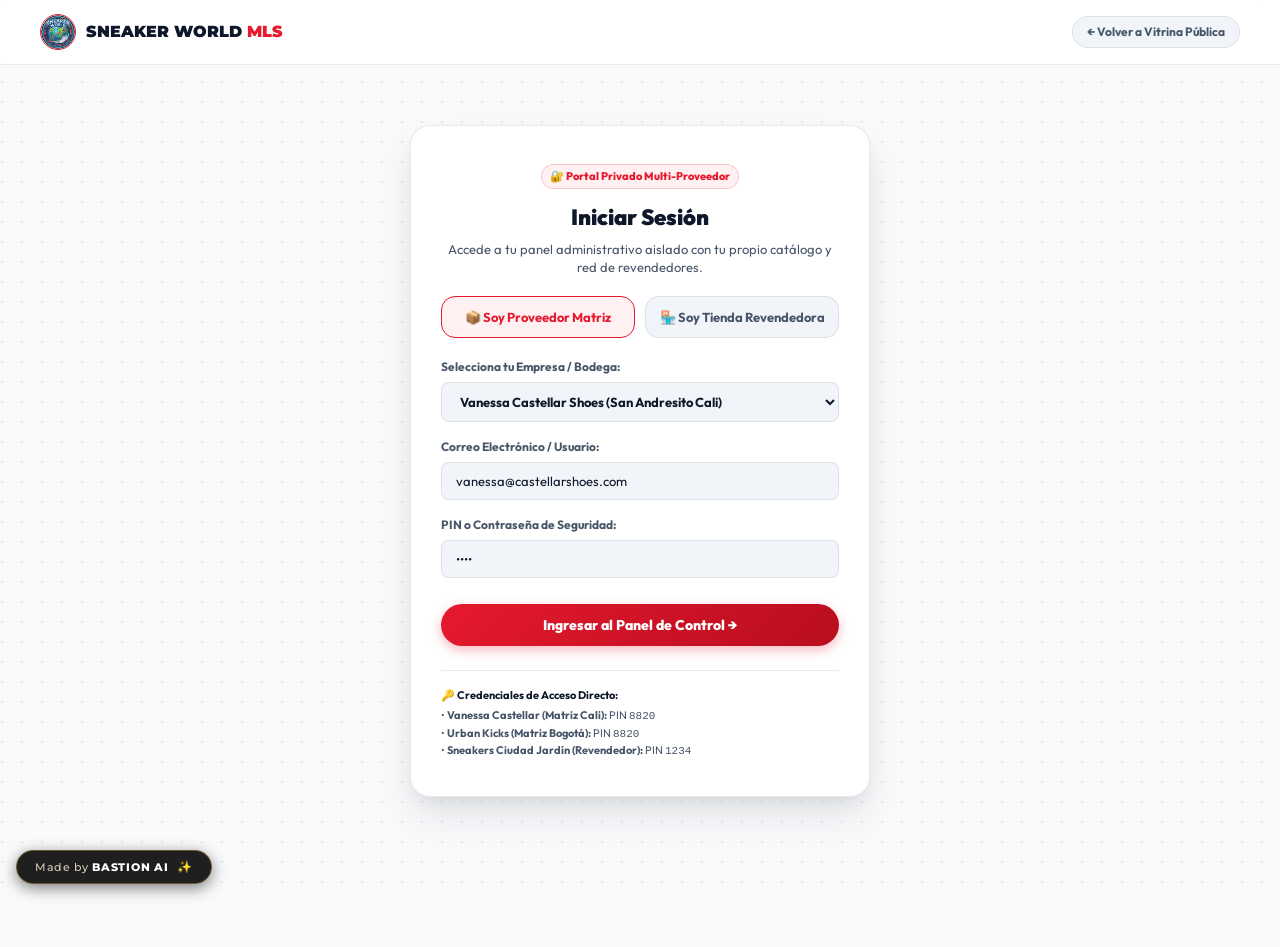
==== admin.html @ e3e9ecfd "feat: Multi-tenant supplier isolation + admin.html portal + URL parameter store routing" ====
<!DOCTYPE html>
<html lang="es">
<head>
  <meta charset="UTF-8">
  <meta name="viewport" content="width=device-width, initial-scale=1.0">
  <title>Portal Proveedores & Revendedores | SNEAKER WORLD MLS</title>
  <meta name="description" content="Portal administrativo multi-inquilino de bodegas matrices y tiendas revendedoras de SNEAKER WORLD MLS.">
  <link rel="icon" type="image/png" sizes="32x32" href="assets/images/favicon-32.png">
  <meta name="theme-color" content="#e6192e">

  <!-- Google Fonts -->
  <link rel="preconnect" href="https://fonts.googleapis.com">
  <link rel="preconnect" href="https://fonts.gstatic.com" crossorigin>
  <link href="https://fonts.googleapis.com/css2?family=Montserrat:wght@600;700;800;900&family=Outfit:wght@400;500;600;700;800&display=swap" rel="stylesheet">
  
  <link rel="stylesheet" href="css/style.css">
  <style>
    .login-container-card {
      max-width: 460px;
      margin: 60px auto;
      background: #ffffff;
      border: 1px solid var(--border-subtle);
      border-radius: var(--radius-lg);
      padding: 36px 30px;
      box-shadow: var(--shadow-card), 0 20px 40px rgba(15, 23, 42, 0.08);
      text-align: center;
    }
    .role-badge-choice {
      display: flex;
      gap: 10px;
      margin: 20px 0;
    }
    .role-choice-btn {
      flex: 1;
      padding: 12px 10px;
      background: var(--bg-surface-elevated);
      border: 1.5px solid var(--border-subtle);
      border-radius: var(--radius-md);
      cursor: pointer;
      font-family: var(--font-main);
      font-size: 13px;
      font-weight: 700;
      color: var(--text-secondary);
      transition: all 0.2s;
    }
    .role-choice-btn.active {
      background: var(--primary-red-light);
      border-color: var(--primary-red);
      color: var(--primary-red);
    }
    .tenant-badge {
      font-size: 11px;
      font-weight: 800;
      color: var(--primary-red);
      background: var(--primary-red-light);
      padding: 3px 8px;
      border-radius: var(--radius-full);
      border: 1px solid rgba(230, 25, 46, 0.2);
      display: inline-block;
      margin-bottom: 12px;
    }
  </style>
</head>
<body>

  <!-- Dot Pattern Background -->
  <svg aria-hidden="true" class="dot-pattern-overlay">
    <defs>
      <pattern id="dot-pattern-admin" width="20" height="20" patternUnits="userSpaceOnUse" patternContentUnits="userSpaceOnUse" x="0" y="0">
        <circle cx="2" cy="2" r="1.1" fill="rgba(15, 23, 42, 0.16)" />
      </pattern>
    </defs>
    <rect width="100%" height="100%" fill="url(#dot-pattern-admin)" />
  </svg>

  <div class="app-wrapper">
    <!-- Top Header -->
    <header style="background: var(--bg-glass); backdrop-filter: blur(16px); border-bottom: 1px solid var(--border-subtle); padding: 14px 20px;">
      <div style="max-width: 1200px; margin: 0 auto; display: flex; justify-content: space-between; align-items: center;">
        <a href="index.html" style="display: flex; align-items: center; gap: 10px; text-decoration: none;">
          <img src="assets/images/favicon.png" alt="Sneaker World" style="width: 36px; height: 36px; border-radius: 50%; border: 1.5px solid var(--primary-red);">
          <span style="font-family: var(--font-brand); font-size: 16px; font-weight: 900; color: var(--text-primary);">SNEAKER WORLD <span style="color: var(--primary-red);">MLS</span></span>
        </a>
        <a href="index.html" class="btn-secondary" style="font-size: 12px; padding: 6px 14px; text-decoration: none;">
          ← Volver a Vitrina Pública
        </a>
      </div>
    </header>

    <!-- Formulario de Inicio de Sesión Multi-Tenant -->
    <div class="login-container-card" id="login-card">
      <span class="tenant-badge">🔐 Portal Privado Multi-Proveedor</span>
      <h1 style="font-size: 22px; font-weight: 900; color: var(--text-primary); margin-bottom: 6px;">Iniciar Sesión</h1>
      <p style="font-size: 13px; color: var(--text-secondary); line-height: 1.4;">Accede a tu panel administrativo aislado con tu propio catálogo y red de revendedores.</p>

      <div class="role-badge-choice">
        <button type="button" class="role-choice-btn active" id="btn-choice-supplier">
          📦 Soy Proveedor Matriz
        </button>
        <button type="button" class="role-choice-btn" id="btn-choice-reseller">
          🏪 Soy Tienda Revendedora
        </button>
      </div>

      <form id="form-login-tenant" style="text-align: left;">
        <div class="form-group">
          <label class="form-label" id="lbl-login-tenant">Selecciona tu Empresa / Bodega:</label>
          <select id="login-tenant-select" class="form-select" style="font-weight: 700;">
            <option value="sup-001">Vanessa Castellar Shoes (San Andresito Cali)</option>
            <option value="sup-002">Urban Kicks Colombia (Bodega Bogotá)</option>
            <option value="sup-003">Paisa Sneaker Import (Medellín)</option>
          </select>
        </div>

        <div class="form-group">
          <label class="form-label">Correo Electrónico / Usuario:</label>
          <input type="text" id="login-email" class="form-input" placeholder="vanessa@castellarshoes.com" value="vanessa@castellarshoes.com" required>
        </div>

        <div class="form-group">
          <label class="form-label">PIN o Contraseña de Seguridad:</label>
          <input type="password" id="login-pin" class="form-input" placeholder="PIN: 8820" value="8820" required>
        </div>

        <button type="submit" class="btn-primary" style="width: 100%; justify-content: center; font-size: 14px; padding: 12px; margin-top: 10px;">
          Ingresar al Panel de Control →
        </button>
      </form>

      <!-- Guía Rápida de Cuentas Demo -->
      <div style="margin-top: 24px; padding-top: 16px; border-top: 1px solid var(--border-subtle); text-align: left; font-size: 11px; color: var(--text-secondary);">
        <strong style="color: var(--text-primary); display: block; margin-bottom: 4px;">🔑 Credenciales de Acceso Directo:</strong>
        <div>• <strong>Vanessa Castellar (Matriz Cali):</strong> PIN <code>8820</code></div>
        <div>• <strong>Urban Kicks (Matriz Bogotá):</strong> PIN <code>8820</code></div>
        <div>• <strong>Sneakers Ciudad Jardín (Revendedor):</strong> PIN <code>1234</code></div>
      </div>
    </div>
  </div>

  <!-- BASTION AI WATERMARK -->
  <div class="bastion-watermark">
    <span>Made by <strong>BASTION AI</strong></span>
    <span class="sparkle">✨</span>
  </div>

  <script src="js/mockData.js"></script>
  <script src="js/store.js"></script>
  <script>
    const btnSupplier = document.getElementById("btn-choice-supplier");
    const btnReseller = document.getElementById("btn-choice-reseller");
    const tenantSelect = document.getElementById("login-tenant-select");
    const emailInput = document.getElementById("login-email");
    const pinInput = document.getElementById("login-pin");
    const lblTenant = document.getElementById("lbl-login-tenant");
    let currentRole = "supplier";

    btnSupplier.onclick = () => {
      currentRole = "supplier";
      btnSupplier.classList.add("active");
      btnReseller.classList.remove("active");
      lblTenant.textContent = "Selecciona tu Bodega Matriz:";
      tenantSelect.innerHTML = `
        <option value="sup-001">Vanessa Castellar Shoes (San Andresito Cali)</option>
        <option value="sup-002">Urban Kicks Colombia (Bodega Bogotá)</option>
        <option value="sup-003">Paisa Sneaker Import (Medellín)</option>
      `;
      emailInput.value = "vanessa@castellarshoes.com";
      pinInput.value = "8820";
    };

    btnReseller.onclick = () => {
      currentRole = "store-admin";
      btnReseller.classList.add("active");
      btnSupplier.classList.remove("active");
      lblTenant.textContent = "Selecciona tu Tienda Satélite:";
      tenantSelect.innerHTML = `
        <option value="store-002">Sneakers Ciudad Jardín (Sur Cali - Revendedor Vanessa)</option>
        <option value="store-003">Zapatillas Aguablanca VIP (Oriente Cali - Revendedor Vanessa)</option>
      `;
      emailInput.value = "contacto@sneakersciudadjardin.com";
      pinInput.value = "1234";
    };

    document.getElementById("form-login-tenant").onsubmit = (e) => {
      e.preventDefault();
      const tenantId = tenantSelect.value;
      const pin = pinInput.value.trim();

      if (currentRole === "supplier") {
        db.authenticate("supplier", pin);
        // Guardar proveedor activo
        localStorage.setItem("sneakerworld_active_supplier_id", tenantId);
        window.location.href = "index.html?view=supplier&supplier=" + tenantId;
      } else {
        db.authenticate("store-admin", pin);
        db.setCurrentStoreId(tenantId);
        window.location.href = "index.html?view=store-admin&store=" + tenantId;
      }
    };
  </script>
</body>
</html>
---- css/style.css ----
/* ==========================================================================
   BASTION AI - SNEAKER WORLD MLS CALI (LUXURY LIGHT MODE + ROJO TORINO DESIGN SYSTEM)
   ========================================================================== */

:root {
  --bg-main: #f8fafc;
  --bg-surface: #ffffff;
  --bg-surface-elevated: #f1f5f9;
  --bg-glass: rgba(255, 255, 255, 0.94);
  
  --border-subtle: rgba(15, 23, 42, 0.09);
  --border-accent: rgba(230, 25, 46, 0.35);
  
  /* ROJO TORINO OFICIAL (FERRARI / RACING CRIMSON) */
  --primary-red: #e6192e;
  --primary-red-hover: #cc1124;
  --primary-red-light: #fff1f2;
  --primary-red-dim: rgba(230, 25, 46, 0.1);
  
  --accent-blue: #0284c7;
  --accent-emerald: #10b981;
  --accent-purple: #7c3aed;
  --whatsapp-green: #25d366;
  --whatsapp-green-hover: #20ba59;
  
  --text-primary: #0f172a;
  --text-secondary: #475569;
  --text-muted: #94a3b8;
  
  --radius-sm: 8px;
  --radius-md: 14px;
  --radius-lg: 20px;
  --radius-full: 9999px;
  
  --shadow-card: 0 10px 25px -4px rgba(15, 23, 42, 0.07), 0 4px 10px -2px rgba(15, 23, 42, 0.03);
  --shadow-glow-red: 0 4px 20px rgba(230, 25, 46, 0.28);
  --shadow-glow-wa: 0 4px 18px rgba(37, 211, 102, 0.3);
  
  --font-main: 'Outfit', -apple-system, BlinkMacSystemFont, 'Segoe UI', Roboto, sans-serif;
  --font-brand: 'Montserrat', sans-serif;
}

*, *::before, *::after {
  box-sizing: border-box;
  margin: 0;
  padding: 0;
}

body {
  font-family: var(--font-main);
  background-color: var(--bg-main);
  color: var(--text-primary);
  line-height: 1.5;
  min-height: 100vh;
  padding-bottom: 90px;
  overflow-x: hidden;
}

/* ==========================================================================
   DOT PATTERN BACKGROUND (MODO CLARO SHADCN STYLE)
   ========================================================================== */
.dot-pattern-overlay {
  position: fixed;
  top: 0;
  left: 0;
  width: 100vw;
  height: 100vh;
  z-index: -1;
  pointer-events: none;
  opacity: 0.65;
}

.app-wrapper {
  position: relative;
  z-index: 1;
}

/* ==========================================================================
   TOP BAR HUD & MULTI-ROLE SWITCHER
   ========================================================================== */
.top-demo-hud {
  background: var(--bg-glass);
  backdrop-filter: blur(16px);
  -webkit-backdrop-filter: blur(16px);
  border-bottom: 1px solid var(--border-subtle);
  position: sticky;
  top: 0;
  z-index: 100;
  padding: 10px 20px;
  box-shadow: 0 2px 10px rgba(0, 0, 0, 0.03);
}

.hud-container {
  max-width: 1300px;
  margin: 0 auto;
  display: flex;
  align-items: center;
  justify-content: space-between;
  gap: 16px;
  flex-wrap: wrap;
}

.hud-brand {
  display: flex;
  align-items: center;
  gap: 12px;
}

.hud-logo-img {
  width: 40px;
  height: 40px;
  border-radius: 50%;
  object-fit: cover;
  border: 2px solid var(--primary-red);
  box-shadow: 0 0 12px rgba(230, 25, 46, 0.35);
  background: #ffffff;
}

.hud-title {
  font-size: 15px;
  font-weight: 800;
  color: var(--text-primary);
  letter-spacing: 0.5px;
  font-family: var(--font-brand);
}

.hud-title span {
  color: var(--primary-red);
  font-weight: 900;
}

.role-switcher-tabs {
  display: flex;
  background: var(--bg-surface-elevated);
  padding: 4px;
  border-radius: var(--radius-full);
  border: 1px solid var(--border-subtle);
  gap: 4px;
}

.role-tab-btn {
  background: transparent;
  border: none;
  color: var(--text-secondary);
  font-family: var(--font-main);
  font-size: 13px;
  font-weight: 600;
  padding: 6px 14px;
  border-radius: var(--radius-full);
  cursor: pointer;
  display: inline-flex;
  align-items: center;
  gap: 6px;
  transition: all 0.2s cubic-bezier(0.4, 0, 0.2, 1);
  white-space: nowrap;
}

.role-tab-btn:hover {
  color: var(--text-primary);
  background: rgba(0, 0, 0, 0.04);
}

.role-tab-btn.active {
  background: linear-gradient(135deg, var(--primary-red) 0%, #b80d1e 100%);
  color: #ffffff;
  font-weight: 800;
  box-shadow: 0 2px 10px rgba(230, 25, 46, 0.35);
}

.hud-actions {
  display: flex;
  align-items: center;
  gap: 12px;
}

.store-selector-wrapper {
  display: flex;
  align-items: center;
  gap: 8px;
}

.hud-select {
  background: var(--bg-surface);
  border: 1px solid var(--border-subtle);
  color: var(--text-primary);
  font-family: var(--font-main);
  font-size: 12px;
  font-weight: 600;
  padding: 6px 12px;
  border-radius: var(--radius-sm);
  outline: none;
  cursor: pointer;
  box-shadow: 0 1px 3px rgba(0,0,0,0.04);
}

.hud-select:focus {
  border-color: var(--primary-red);
}

.btn-reset-demo {
  background: var(--bg-surface);
  border: 1px solid var(--border-subtle);
  color: var(--text-secondary);
  font-size: 11px;
  font-weight: 600;
  padding: 6px 10px;
  border-radius: var(--radius-sm);
  cursor: pointer;
  transition: all 0.2s ease;
}

.btn-reset-demo:hover {
  color: var(--primary-red);
  border-color: var(--primary-red);
}

/* ==========================================================================
   MAIN CONTAINERS & STOREFRONT
   ========================================================================== */
.main-wrapper {
  max-width: 1240px;
  margin: 0 auto;
  padding: 24px 20px;
}

/* Store Header (White-Label) */
.store-header {
  background: linear-gradient(180deg, #ffffff 0%, rgba(248, 250, 252, 0.8) 100%);
  border-bottom: 1px solid var(--border-subtle);
  padding: 30px 20px;
}

.store-header-container {
  max-width: 1240px;
  margin: 0 auto;
  display: flex;
  align-items: center;
  justify-content: space-between;
  gap: 20px;
  flex-wrap: wrap;
}

.store-info-left {
  display: flex;
  align-items: center;
  gap: 18px;
}

.store-avatar {
  width: 64px;
  height: 64px;
  border-radius: 16px;
  background: linear-gradient(135deg, #ffffff 0%, #fff1f2 100%);
  border: 2px solid var(--primary-red);
  box-shadow: 0 0 16px rgba(230, 25, 46, 0.2);
  display: flex;
  align-items: center;
  justify-content: center;
  font-family: var(--font-brand);
  font-size: 22px;
  font-weight: 900;
  color: var(--primary-red);
  flex-shrink: 0;
}

.store-meta h1 {
  font-size: 22px;
  font-weight: 800;
  color: var(--text-primary);
  display: flex;
  align-items: center;
  gap: 10px;
  flex-wrap: wrap;
}

.badge-verified {
  font-size: 10px;
  font-weight: 800;
  color: #ffffff;
  background: #10b981;
  padding: 3px 8px;
  border-radius: var(--radius-full);
  letter-spacing: 0.5px;
  text-transform: uppercase;
}

.store-meta p {
  color: var(--text-secondary);
  font-size: 13px;
  margin-top: 4px;
  max-width: 750px;
}

.store-location-badge {
  display: inline-flex;
  align-items: center;
  gap: 6px;
  font-size: 12px;
  font-weight: 600;
  color: var(--primary-red);
  margin-top: 6px;
  background: var(--primary-red-light);
  padding: 2px 10px;
  border-radius: var(--radius-full);
  border: 1px solid rgba(230, 25, 46, 0.2);
}

.btn-wa-header {
  background: #25d366;
  border: none;
  color: #ffffff;
  font-weight: 800;
  font-size: 13px;
  padding: 10px 20px;
  border-radius: var(--radius-full);
  text-decoration: none;
  display: inline-flex;
  align-items: center;
  gap: 8px;
  transition: all 0.2s ease;
  box-shadow: 0 4px 12px rgba(37, 211, 102, 0.25);
}

.btn-wa-header:hover {
  background: #20ba59;
  box-shadow: var(--shadow-glow-wa);
  transform: translateY(-2px);
}

/* ==========================================================================
   BRAND FILTER BAR (STREETWEAR DROPS)
   ========================================================================== */
.brand-filter-bar {
  display: flex;
  gap: 8px;
  overflow-x: auto;
  padding-bottom: 12px;
  margin-bottom: 18px;
  scrollbar-width: thin;
}

.brand-chip-btn {
  background: var(--bg-surface);
  border: 1px solid var(--border-subtle);
  color: var(--text-secondary);
  font-family: var(--font-main);
  font-size: 12px;
  font-weight: 700;
  padding: 8px 16px;
  border-radius: var(--radius-full);
  cursor: pointer;
  white-space: nowrap;
  transition: all 0.2s ease;
  box-shadow: 0 1px 3px rgba(0,0,0,0.03);
}

.brand-chip-btn:hover {
  color: var(--primary-red);
  border-color: rgba(230, 25, 46, 0.3);
  background: #fff;
}

.brand-chip-btn.active {
  background: var(--primary-red);
  border-color: var(--primary-red);
  color: #ffffff;
  box-shadow: 0 2px 10px rgba(230, 25, 46, 0.35);
}

/* ==========================================================================
   FILTER CARD & SIZING PILLS
   ========================================================================== */
.filter-card {
  background: var(--bg-surface);
  border: 1px solid var(--border-subtle);
  border-radius: var(--radius-lg);
  padding: 20px;
  margin-bottom: 24px;
  box-shadow: var(--shadow-card);
}

.filter-header-title {
  display: flex;
  align-items: center;
  justify-content: space-between;
  margin-bottom: 16px;
  flex-wrap: wrap;
  gap: 10px;
}

.filter-header-title h2 {
  font-size: 18px;
  font-weight: 800;
  color: var(--text-primary);
}

.filter-header-title h2 span {
  color: var(--primary-red);
}

.active-results-badge {
  font-size: 12px;
  color: var(--primary-red);
  background: var(--primary-red-light);
  padding: 4px 10px;
  border-radius: var(--radius-full);
  border: 1px solid rgba(230, 25, 46, 0.2);
  font-weight: 700;
}

.filter-row-section {
  margin-bottom: 14px;
}

.filter-row-label {
  font-size: 12px;
  font-weight: 700;
  color: var(--text-secondary);
  margin-bottom: 8px;
}

.size-pills-row {
  display: flex;
  gap: 6px;
  overflow-x: auto;
  padding-bottom: 6px;
  scrollbar-width: thin;
}

.size-pill-btn {
  background: var(--bg-surface-elevated);
  border: 1px solid var(--border-subtle);
  color: var(--text-secondary);
  font-size: 13px;
  font-weight: 700;
  padding: 6px 14px;
  border-radius: 8px;
  cursor: pointer;
  white-space: nowrap;
  transition: all 0.2s ease;
}

.size-pill-btn:hover {
  color: var(--primary-red);
  border-color: rgba(230, 25, 46, 0.3);
}

.size-pill-btn.active {
  background: var(--primary-red);
  color: #ffffff;
  font-weight: 900;
  border-color: var(--primary-red);
  box-shadow: 0 0 10px rgba(230, 25, 46, 0.35);
}

.search-inputs-grid {
  display: grid;
  grid-template-columns: 2fr 1fr;
  gap: 12px;
  margin-top: 14px;
}

@media (max-width: 768px) {
  .search-inputs-grid {
    grid-template-columns: 1fr;
  }
}

.search-box-wrapper {
  position: relative;
  display: flex;
  align-items: center;
}

.search-icon {
  position: absolute;
  left: 12px;
  font-size: 14px;
  color: var(--text-muted);
}

.search-input-field {
  width: 100%;
  background: var(--bg-surface-elevated);
  border: 1px solid var(--border-subtle);
  color: var(--text-primary);
  font-family: var(--font-main);
  font-size: 13px;
  padding: 10px 14px 10px 38px;
  border-radius: var(--radius-sm);
  outline: none;
  transition: border-color 0.2s ease;
}

.search-input-field:focus {
  border-color: var(--primary-red);
  background: #ffffff;
}

.select-group-wrapper {
  display: flex;
  gap: 8px;
}

.custom-select {
  flex: 1;
  background: var(--bg-surface-elevated);
  border: 1px solid var(--border-subtle);
  color: var(--text-primary);
  font-family: var(--font-main);
  font-size: 12px;
  font-weight: 600;
  padding: 8px 12px;
  border-radius: var(--radius-sm);
  outline: none;
  cursor: pointer;
}

.custom-select:focus {
  border-color: var(--primary-red);
  background: #ffffff;
}

/* ==========================================================================
   PRODUCTS GRID & LUXURY CARDS
   ========================================================================== */
.products-grid-layout {
  display: grid;
  grid-template-columns: repeat(auto-fill, minmax(280px, 1fr));
  gap: 24px;
}

.product-card {
  background: var(--bg-surface);
  border: 1px solid var(--border-subtle);
  border-radius: var(--radius-md);
  overflow: hidden;
  display: flex;
  flex-direction: column;
  transition: all 0.3s cubic-bezier(0.4, 0, 0.2, 1);
  box-shadow: var(--shadow-card);
  position: relative;
  cursor: pointer;
}

.product-card:hover {
  transform: translateY(-6px);
  border-color: rgba(230, 25, 46, 0.4);
  box-shadow: 0 16px 36px -8px rgba(15, 23, 42, 0.12), var(--shadow-glow-red);
}

.product-image-box {
  position: relative;
  width: 100%;
  height: 240px;
  background: #f1f5f9;
  overflow: hidden;
}

.product-image {
  width: 100%;
  height: 100%;
  object-fit: cover;
  transition: transform 0.4s ease;
}

.product-card:hover .product-image {
  transform: scale(1.05);
}

.product-badges {
  position: absolute;
  top: 10px;
  left: 10px;
  right: 10px;
  display: flex;
  justify-content: space-between;
  align-items: center;
  pointer-events: none;
}

.category-tag {
  font-size: 10px;
  font-weight: 800;
  background: rgba(15, 23, 42, 0.85);
  backdrop-filter: blur(8px);
  color: #ffffff;
  padding: 3px 8px;
  border-radius: var(--radius-full);
  text-transform: uppercase;
  letter-spacing: 0.5px;
}

.sku-tag {
  font-size: 10px;
  font-weight: 700;
  font-family: monospace;
  background: rgba(255, 255, 255, 0.9);
  color: var(--primary-red);
  padding: 3px 6px;
  border-radius: var(--radius-sm);
  border: 1px solid rgba(230, 25, 46, 0.2);
}

.product-body {
  padding: 16px;
  display: flex;
  flex-direction: column;
  flex: 1;
}

.product-name {
  font-size: 16px;
  font-weight: 800;
  color: var(--text-primary);
  line-height: 1.3;
  margin-bottom: 6px;
}

.product-desc {
  font-size: 12px;
  color: var(--text-secondary);
  line-height: 1.4;
  margin-bottom: 12px;
  display: -webkit-box;
  -webkit-line-clamp: 2;
  -webkit-box-orient: vertical;
  overflow: hidden;
}

.product-sizes-chips {
  display: flex;
  gap: 4px;
  flex-wrap: wrap;
  margin-bottom: 16px;
}

.size-mini-badge {
  font-size: 10px;
  font-weight: 700;
  background: var(--bg-surface-elevated);
  color: var(--text-secondary);
  padding: 2px 6px;
  border-radius: 4px;
  border: 1px solid var(--border-subtle);
}

.size-mini-badge.highlight {
  background: var(--primary-red);
  color: #ffffff;
  border-color: var(--primary-red);
}

.product-footer {
  display: flex;
  align-items: center;
  justify-content: space-between;
  margin-top: auto;
  padding-top: 12px;
  border-top: 1px solid var(--border-subtle);
}

.price-box {
  display: flex;
  flex-direction: column;
}

.price-label {
  font-size: 10px;
  color: var(--text-muted);
  text-transform: uppercase;
  font-weight: 700;
}

.price-val {
  font-size: 18px;
  font-weight: 900;
  color: var(--text-primary);
}

.btn-card-wa {
  background: #25d366;
  border: none;
  color: #ffffff;
  font-family: var(--font-main);
  font-size: 12px;
  font-weight: 800;
  padding: 7px 16px;
  border-radius: var(--radius-full);
  cursor: pointer;
  display: inline-flex;
  align-items: center;
  gap: 6px;
  transition: all 0.2s ease;
  box-shadow: 0 2px 8px rgba(37, 211, 102, 0.25);
}

.btn-card-wa:hover {
  background: #20ba59;
  transform: translateY(-2px);
  box-shadow: 0 4px 12px rgba(37, 211, 102, 0.4);
}

/* ==========================================================================
   ADMIN PANELS (STORE & SUPPLIER)
   ========================================================================== */
.admin-top-bar {
  display: flex;
  justify-content: space-between;
  align-items: flex-start;
  margin-bottom: 24px;
  gap: 20px;
  flex-wrap: wrap;
}

.admin-heading-title {
  font-size: 22px;
  font-weight: 900;
  color: var(--text-primary);
  margin-top: 4px;
}

.stats-cards-grid {
  display: grid;
  grid-template-columns: repeat(auto-fit, minmax(220px, 1fr));
  gap: 16px;
  margin-bottom: 24px;
}

.stat-card {
  background: var(--bg-surface);
  border: 1px solid var(--border-subtle);
  border-radius: var(--radius-md);
  padding: 16px;
  display: flex;
  align-items: center;
  gap: 14px;
  box-shadow: var(--shadow-card);
}

.stat-icon-badge {
  width: 44px;
  height: 44px;
  border-radius: 12px;
  background: var(--primary-red-light);
  color: var(--primary-red);
  display: flex;
  align-items: center;
  justify-content: center;
  font-size: 20px;
  flex-shrink: 0;
}

.stat-number {
  font-size: 20px;
  font-weight: 900;
  color: var(--text-primary);
}

.stat-label {
  font-size: 11px;
  color: var(--text-muted);
}

.table-container-card {
  background: var(--bg-surface);
  border: 1px solid var(--border-subtle);
  border-radius: var(--radius-lg);
  padding: 20px;
  box-shadow: var(--shadow-card);
}

.table-responsive-box {
  overflow-x: auto;
}

.mls-data-table {
  width: 100%;
  border-collapse: collapse;
  font-size: 13px;
  text-align: left;
}

.mls-data-table th {
  padding: 12px 14px;
  color: var(--text-muted);
  font-size: 11px;
  text-transform: uppercase;
  border-bottom: 1px solid var(--border-subtle);
}

.mls-data-table td {
  padding: 14px;
  border-bottom: 1px solid var(--border-subtle);
  color: var(--text-secondary);
}

.td-product-cell {
  display: flex;
  align-items: center;
  gap: 12px;
}

.td-product-thumb {
  width: 42px;
  height: 42px;
  border-radius: var(--radius-sm);
  object-fit: cover;
  border: 1px solid var(--border-subtle);
}

.td-product-name {
  font-weight: 700;
  color: var(--text-primary);
}

.td-product-sku {
  font-size: 11px;
  color: var(--text-muted);
}

.table-input-price {
  background: var(--bg-surface-elevated);
  border: 1px solid var(--border-subtle);
  color: var(--text-primary);
  padding: 6px 10px;
  border-radius: var(--radius-sm);
  font-size: 13px;
  font-weight: 700;
  width: 110px;
  outline: none;
}

.table-input-price:focus {
  border-color: var(--primary-red);
  background: #fff;
}

.margin-badge {
  font-size: 11px;
  font-weight: 800;
  padding: 3px 8px;
  border-radius: var(--radius-full);
}

.margin-high {
  background: rgba(16, 185, 129, 0.12);
  color: #059669;
  border: 1px solid rgba(16, 185, 129, 0.3);
}

.margin-normal {
  background: rgba(2, 132, 199, 0.12);
  color: var(--accent-blue);
  border: 1px solid rgba(2, 132, 199, 0.3);
}

.table-sizes-list {
  display: flex;
  gap: 4px;
  flex-wrap: wrap;
}

.table-size-tag {
  font-size: 10px;
  font-weight: 700;
  padding: 2px 6px;
  border-radius: 4px;
  cursor: pointer;
}

.table-size-tag.active {
  background: var(--primary-red-light);
  color: var(--primary-red);
  border: 1px solid rgba(230, 25, 46, 0.3);
}

.table-size-tag.inactive {
  background: var(--bg-surface-elevated);
  color: var(--text-muted);
  border: 1px solid var(--border-subtle);
  opacity: 0.6;
}

/* Switch Toggle */
.switch-toggle {
  position: relative;
  display: inline-block;
  width: 36px;
  height: 20px;
}

.switch-toggle input {
  opacity: 0;
  width: 0;
  height: 0;
}

.slider-round {
  position: absolute;
  cursor: pointer;
  top: 0; left: 0; right: 0; bottom: 0;
  background-color: #cbd5e1;
  transition: .3s;
  border-radius: 20px;
}

.slider-round:before {
  position: absolute;
  content: "";
  height: 14px;
  width: 14px;
  left: 3px;
  bottom: 3px;
  background-color: white;
  transition: .3s;
  border-radius: 50%;
  box-shadow: 0 1px 3px rgba(0,0,0,0.2);
}

input:checked + .slider-round {
  background-color: var(--primary-red);
}

input:checked + .slider-round:before {
  transform: translateX(16px);
}

.btn-action-sm {
  background: var(--bg-surface-elevated);
  border: 1px solid var(--border-subtle);
  color: var(--text-primary);
  font-size: 12px;
  font-weight: 600;
  padding: 6px 12px;
  border-radius: var(--radius-sm);
  cursor: pointer;
  transition: all 0.2s ease;
}

.btn-action-sm:hover {
  border-color: var(--primary-red);
  color: var(--primary-red);
  background: #fff;
}

/* ==========================================================================
   ROI CALCULATOR & DIRECTORY
   ========================================================================== */
.roi-calc-box {
  background: var(--bg-surface);
  border: 1.5px solid var(--border-accent);
  border-radius: var(--radius-lg);
  padding: 24px;
  margin-bottom: 28px;
  box-shadow: var(--shadow-card), var(--shadow-glow-red);
}

.roi-calc-header {
  display: flex;
  justify-content: space-between;
  align-items: center;
  margin-bottom: 20px;
  flex-wrap: wrap;
  gap: 10px;
}

.roi-range-slider {
  accent-color: var(--primary-red);
  cursor: pointer;
}

.directory-grid-layout {
  display: grid;
  grid-template-columns: repeat(auto-fill, minmax(320px, 1fr));
  gap: 20px;
}

.store-directory-card {
  background: var(--bg-surface);
  border: 1px solid var(--border-subtle);
  border-radius: var(--radius-md);
  padding: 20px;
  display: flex;
  flex-direction: column;
  box-shadow: var(--shadow-card);
}

.store-card-header {
  display: flex;
  align-items: center;
  gap: 12px;
  margin-bottom: 12px;
}

.store-card-avatar {
  width: 44px;
  height: 44px;
  border-radius: 12px;
  background: var(--primary-red-light);
  border: 1px solid var(--primary-red);
  color: var(--primary-red);
  display: flex;
  align-items: center;
  justify-content: center;
  font-weight: 800;
}

.store-card-title {
  font-size: 15px;
  font-weight: 800;
  color: var(--text-primary);
}

.store-card-location {
  font-size: 11px;
  color: var(--text-muted);
}

.store-card-body {
  font-size: 12px;
  color: var(--text-secondary);
  margin-bottom: 16px;
}

/* ==========================================================================
   MODAL DIALOGS
   ========================================================================== */
.modal-backdrop {
  position: fixed;
  top: 0; left: 0; right: 0; bottom: 0;
  background: rgba(15, 23, 42, 0.6);
  backdrop-filter: blur(8px);
  -webkit-backdrop-filter: blur(8px);
  z-index: 1000;
  display: flex;
  align-items: center;
  justify-content: center;
  padding: 20px;
  opacity: 0;
  pointer-events: none;
  transition: opacity 0.25s ease;
}

.modal-backdrop.open {
  opacity: 1;
  pointer-events: auto;
}

.modal-dialog {
  background: #ffffff;
  border: 1px solid var(--border-subtle);
  border-radius: var(--radius-lg);
  width: 100%;
  max-width: 580px;
  max-height: 90vh;
  overflow-y: auto;
  padding: 26px;
  box-shadow: 0 25px 50px -12px rgba(15, 23, 42, 0.25);
  transform: scale(0.95);
  transition: transform 0.25s cubic-bezier(0.4, 0, 0.2, 1);
}

.modal-backdrop.open .modal-dialog {
  transform: scale(1);
}

.modal-header {
  display: flex;
  align-items: center;
  justify-content: space-between;
  margin-bottom: 20px;
}

.modal-header h3 {
  font-size: 18px;
  font-weight: 800;
  color: var(--text-primary);
}

.btn-close-modal {
  background: transparent;
  border: none;
  color: var(--text-muted);
  font-size: 24px;
  line-height: 1;
  cursor: pointer;
  padding: 4px;
  transition: color 0.2s ease;
}

.btn-close-modal:hover {
  color: var(--text-primary);
}

/* Forms inside Modals */
.form-group {
  margin-bottom: 16px;
}

.form-label {
  display: block;
  font-size: 12px;
  font-weight: 700;
  color: var(--text-secondary);
  margin-bottom: 6px;
}

.form-input, .form-select, .form-textarea {
  width: 100%;
  background: var(--bg-surface-elevated);
  border: 1px solid var(--border-subtle);
  color: var(--text-primary);
  font-family: var(--font-main);
  font-size: 13px;
  padding: 10px 14px;
  border-radius: var(--radius-sm);
  outline: none;
  transition: border-color 0.2s ease;
}

.form-input:focus, .form-select:focus, .form-textarea:focus {
  border-color: var(--primary-red);
  background: #fff;
}

.btn-primary {
  background: linear-gradient(135deg, var(--primary-red) 0%, #b80d1e 100%);
  border: none;
  color: #ffffff;
  font-family: var(--font-main);
  font-size: 13px;
  font-weight: 800;
  padding: 10px 20px;
  border-radius: var(--radius-full);
  cursor: pointer;
  display: inline-flex;
  align-items: center;
  gap: 8px;
  transition: all 0.2s ease;
  text-decoration: none;
  box-shadow: 0 4px 12px rgba(230, 25, 46, 0.3);
}

.btn-primary:hover {
  transform: translateY(-2px);
  box-shadow: 0 6px 18px rgba(230, 25, 46, 0.45);
}

.btn-secondary {
  background: var(--bg-surface-elevated);
  border: 1px solid var(--border-subtle);
  color: var(--text-secondary);
  font-family: var(--font-main);
  font-size: 13px;
  font-weight: 700;
  padding: 10px 18px;
  border-radius: var(--radius-full);
  cursor: pointer;
  transition: all 0.2s ease;
}

.btn-secondary:hover {
  border-color: rgba(0, 0, 0, 0.2);
  color: var(--text-primary);
}

/* Colorway Chips */
.colorway-chips-row {
  display: flex;
  gap: 8px;
  flex-wrap: wrap;
}

.colorway-badge-chip {
  background: var(--bg-surface-elevated);
  border: 1.5px solid var(--border-subtle);
  color: var(--text-secondary);
  font-size: 12px;
  font-weight: 700;
  padding: 6px 14px;
  border-radius: var(--radius-full);
  cursor: pointer;
  display: inline-flex;
  align-items: center;
  gap: 8px;
  transition: all 0.2s ease;
}

.colorway-badge-chip:hover {
  color: var(--primary-red);
  border-color: rgba(230, 25, 46, 0.3);
}

.colorway-badge-chip.active {
  border-color: var(--primary-red);
  color: #ffffff;
  background: var(--primary-red);
  box-shadow: 0 0 12px rgba(230, 25, 46, 0.3);
}

.colorway-dot {
  width: 8px;
  height: 8px;
  border-radius: 50%;
  background: currentColor;
}

/* ==========================================================================
   FLOATING CART & CART DRAWER
   ========================================================================== */
.floating-cart-bar {
  position: fixed;
  bottom: 24px;
  right: 24px;
  z-index: 999;
  background: #ffffff;
  border: 2px solid var(--primary-red);
  border-radius: var(--radius-full);
  padding: 8px 18px;
  box-shadow: 0 10px 30px rgba(15, 23, 42, 0.15), 0 0 20px rgba(230, 25, 46, 0.25);
  display: flex;
  align-items: center;
  gap: 14px;
  cursor: pointer;
  backdrop-filter: blur(12px);
  transition: all 0.3s cubic-bezier(0.4, 0, 0.2, 1);
  transform: translateY(100px);
  opacity: 0;
  pointer-events: none;
}

.floating-cart-bar.visible {
  transform: translateY(0);
  opacity: 1;
  pointer-events: auto;
}

.floating-cart-bar:hover {
  transform: translateY(-3px) scale(1.02);
  box-shadow: 0 14px 35px rgba(15, 23, 42, 0.2), 0 0 25px rgba(230, 25, 46, 0.4);
}

.cart-pill-icon {
  background: var(--primary-red);
  color: #ffffff;
  font-weight: 900;
  font-size: 13px;
  width: 28px;
  height: 28px;
  border-radius: 50%;
  display: flex;
  align-items: center;
  justify-content: center;
}

.cart-pill-details {
  display: flex;
  flex-direction: column;
}

.cart-pill-count {
  font-size: 13px;
  font-weight: 800;
  color: var(--text-primary);
}

.cart-pill-total {
  font-size: 12px;
  font-weight: 700;
  color: var(--primary-red);
}

.cart-pill-btn-action {
  background: linear-gradient(135deg, var(--primary-red) 0%, #b80d1e 100%);
  color: #ffffff;
  font-weight: 900;
  font-size: 12px;
  padding: 6px 14px;
  border-radius: var(--radius-full);
  letter-spacing: 0.5px;
}

.cart-items-container {
  display: flex;
  flex-direction: column;
  gap: 12px;
  max-height: 250px;
  overflow-y: auto;
  margin: 16px 0;
  padding-right: 6px;
}

.cart-item-row {
  display: flex;
  align-items: center;
  gap: 12px;
  background: var(--bg-surface-elevated);
  padding: 10px 14px;
  border-radius: var(--radius-md);
  border: 1px solid var(--border-subtle);
}

.cart-item-thumb {
  width: 52px;
  height: 52px;
  border-radius: var(--radius-sm);
  object-fit: cover;
  border: 1px solid var(--border-subtle);
}

.cart-item-info {
  flex: 1;
}

.cart-item-title {
  font-size: 13px;
  font-weight: 700;
  color: var(--text-primary);
  margin-bottom: 2px;
}

.cart-item-meta {
  font-size: 11px;
  color: var(--text-muted);
}

.cart-item-price {
  font-size: 13px;
  font-weight: 800;
  color: var(--primary-red);
}

.cart-item-remove {
  background: transparent;
  border: none;
  color: #ef4444;
  cursor: pointer;
  font-size: 18px;
  padding: 4px;
}

.reservation-timer-box {
  background: var(--primary-red-light);
  border: 1px solid rgba(230, 25, 46, 0.3);
  border-radius: var(--radius-sm);
  padding: 8px 12px;
  display: flex;
  align-items: center;
  gap: 8px;
  font-size: 12px;
  font-weight: 700;
  color: var(--primary-red);
  margin-bottom: 14px;
}

.dispatch-mode-radio-group {
  display: flex;
  flex-direction: column;
  gap: 8px;
  margin: 12px 0;
}

.dispatch-radio-card {
  display: flex;
  align-items: flex-start;
  gap: 10px;
  background: var(--bg-surface);
  border: 1.5px solid var(--border-subtle);
  border-radius: var(--radius-md);
  padding: 10px 14px;
  cursor: pointer;
  transition: all 0.2s;
}

.dispatch-radio-card:hover, .dispatch-radio-card.selected {
  border-color: var(--primary-red);
  background: var(--primary-red-light);
}

.dispatch-radio-card input[type="radio"] {
  accent-color: var(--primary-red);
  margin-top: 3px;
}

/* ==========================================================================
   TOASTS
   ========================================================================= */
.toast-container {
  position: fixed;
  top: 75px;
  right: 20px;
  z-index: 10000;
  display: flex;
  flex-direction: column;
  gap: 10px;
  pointer-events: none;
}

.toast {
  background: #ffffff;
  border: 1px solid var(--primary-red);
  box-shadow: 0 10px 30px rgba(15, 23, 42, 0.15), 0 0 20px rgba(230, 25, 46, 0.2);
  color: var(--text-primary);
  padding: 12px 18px;
  border-radius: var(--radius-md);
  font-size: 13px;
  font-weight: 700;
  display: flex;
  align-items: center;
  gap: 10px;
  pointer-events: auto;
  animation: toastSlideIn 0.3s ease forwards;
}

@keyframes toastSlideIn {
  from { transform: translateX(100%); opacity: 0; }
  to { transform: translateX(0); opacity: 1; }
}

/* ==========================================================================
   BASTION AI OFFICIAL WATERMARK (MANDATORY RULE)
   ========================================================================== */
.bastion-watermark {
  position: fixed;
  bottom: 16px;
  left: 16px;
  z-index: 9999;
  font-family: 'Montserrat', -apple-system, BlinkMacSystemFont, 'Segoe UI', Roboto, sans-serif;
  font-size: 11px;
  font-weight: 500;
  color: rgba(243, 232, 207, 0.85);
  background: rgba(13, 13, 13, 0.92);
  backdrop-filter: blur(12px);
  -webkit-backdrop-filter: blur(12px);
  padding: 7px 18px;
  border-radius: 999px;
  border: 1px solid rgba(201, 154, 60, 0.45);
  display: inline-flex;
  align-items: center;
  gap: 8px;
  letter-spacing: 0.5px;
  user-select: none;
  transition: all 0.3s cubic-bezier(0.4, 0, 0.2, 1);
  box-shadow: 0 4px 15px rgba(0, 0, 0, 0.5);
  text-decoration: none;
}
.bastion-watermark strong {
  font-weight: 800;
  letter-spacing: 0.8px;
  color: #ffffff;
}
.bastion-watermark .sparkle {
  color: #e3c274;
  font-size: 12px;
}
.bastion-watermark:hover {
  color: #ffffff;
  border-color: rgba(227, 194, 116, 0.85);
  box-shadow: 0 0 16px rgba(201, 154, 60, 0.4);
  transform: translateY(-2px);
}
@media (max-width: 600px) {
  .bastion-watermark {
    bottom: 14px;
    left: 12px;
    font-size: 10px;
    padding: 5px 14px;
  }
}
@media print {
  .bastion-watermark { display: none !important; }
}
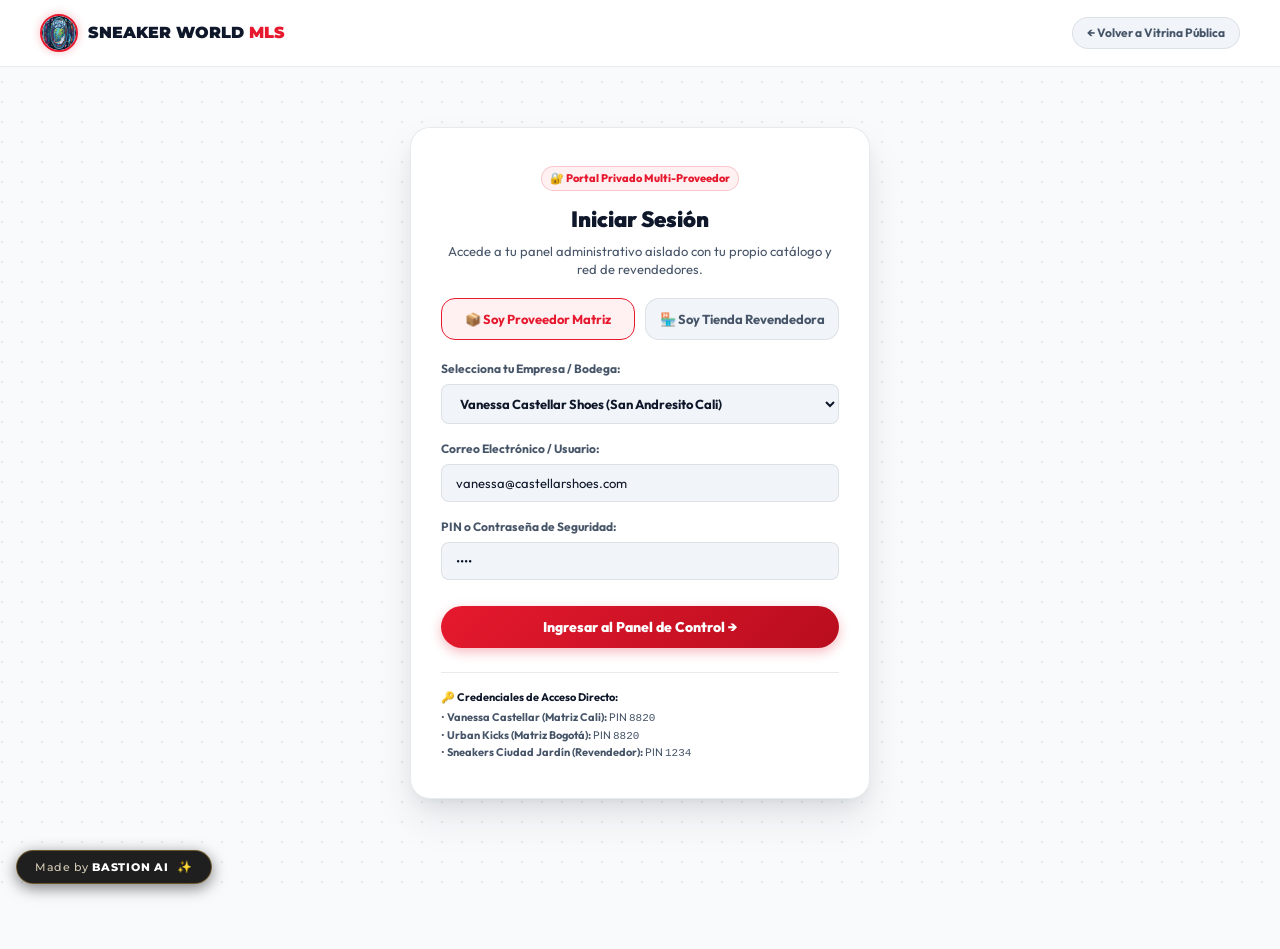
==== commit 6674710a: "feat: Update official high-res Sneaker World round logo across app and favicons" ====
--- a/admin.html
+++ b/admin.html
@@ -78,7 +78,7 @@
     <header style="background: var(--bg-glass); backdrop-filter: blur(16px); border-bottom: 1px solid var(--border-subtle); padding: 14px 20px;">
       <div style="max-width: 1200px; margin: 0 auto; display: flex; justify-content: space-between; align-items: center;">
         <a href="index.html" style="display: flex; align-items: center; gap: 10px; text-decoration: none;">
-          <img src="assets/images/favicon.png" alt="Sneaker World" style="width: 36px; height: 36px; border-radius: 50%; border: 1.5px solid var(--primary-red);">
+          <img src="assets/images/sneaker_world_logo_round.png" alt="Sneaker World" style="width: 38px; height: 38px; border-radius: 50%; border: 2px solid var(--primary-red); box-shadow: 0 0 10px rgba(230, 25, 46, 0.3);">
           <span style="font-family: var(--font-brand); font-size: 16px; font-weight: 900; color: var(--text-primary);">SNEAKER WORLD <span style="color: var(--primary-red);">MLS</span></span>
         </a>
         <a href="index.html" class="btn-secondary" style="font-size: 12px; padding: 6px 14px; text-decoration: none;">
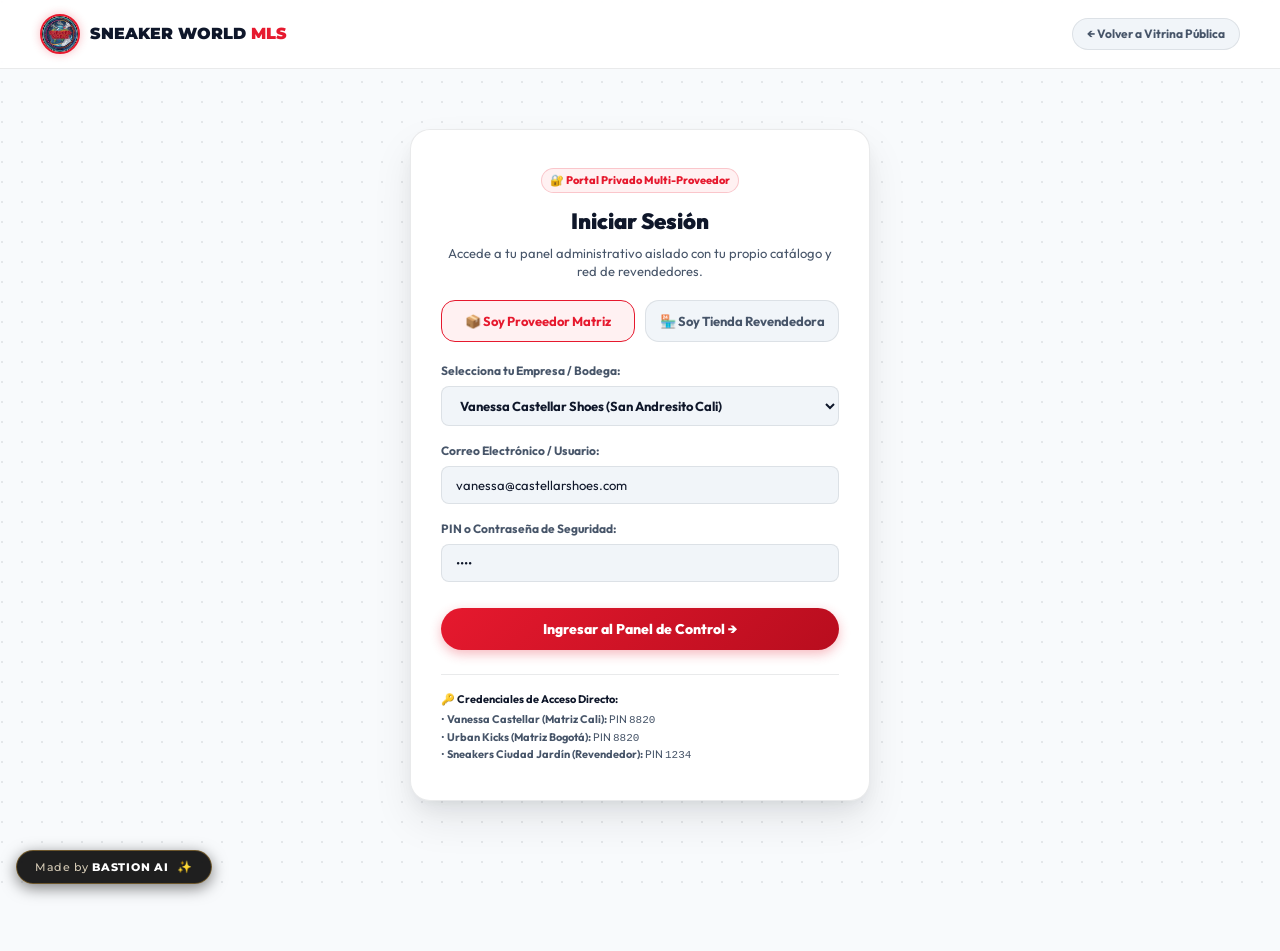
==== commit 2c6eb1cf: "feat: Render official Sneaker World logos at maximum resolution (1024x1024 transparent PNG + favicon" ====
--- a/admin.html
+++ b/admin.html
@@ -78,7 +78,7 @@
     <header style="background: var(--bg-glass); backdrop-filter: blur(16px); border-bottom: 1px solid var(--border-subtle); padding: 14px 20px;">
       <div style="max-width: 1200px; margin: 0 auto; display: flex; justify-content: space-between; align-items: center;">
         <a href="index.html" style="display: flex; align-items: center; gap: 10px; text-decoration: none;">
-          <img src="assets/images/sneaker_world_logo_round.png" alt="Sneaker World" style="width: 38px; height: 38px; border-radius: 50%; border: 2px solid var(--primary-red); box-shadow: 0 0 10px rgba(230, 25, 46, 0.3);">
+          <img src="assets/images/sneaker_world_logo_transparent.png" alt="Sneaker World" style="width: 40px; height: 40px; border-radius: 50%; border: 2px solid var(--primary-red); box-shadow: 0 0 10px rgba(230, 25, 46, 0.3);">
           <span style="font-family: var(--font-brand); font-size: 16px; font-weight: 900; color: var(--text-primary);">SNEAKER WORLD <span style="color: var(--primary-red);">MLS</span></span>
         </a>
         <a href="index.html" class="btn-secondary" style="font-size: 12px; padding: 6px 14px; text-decoration: none;">
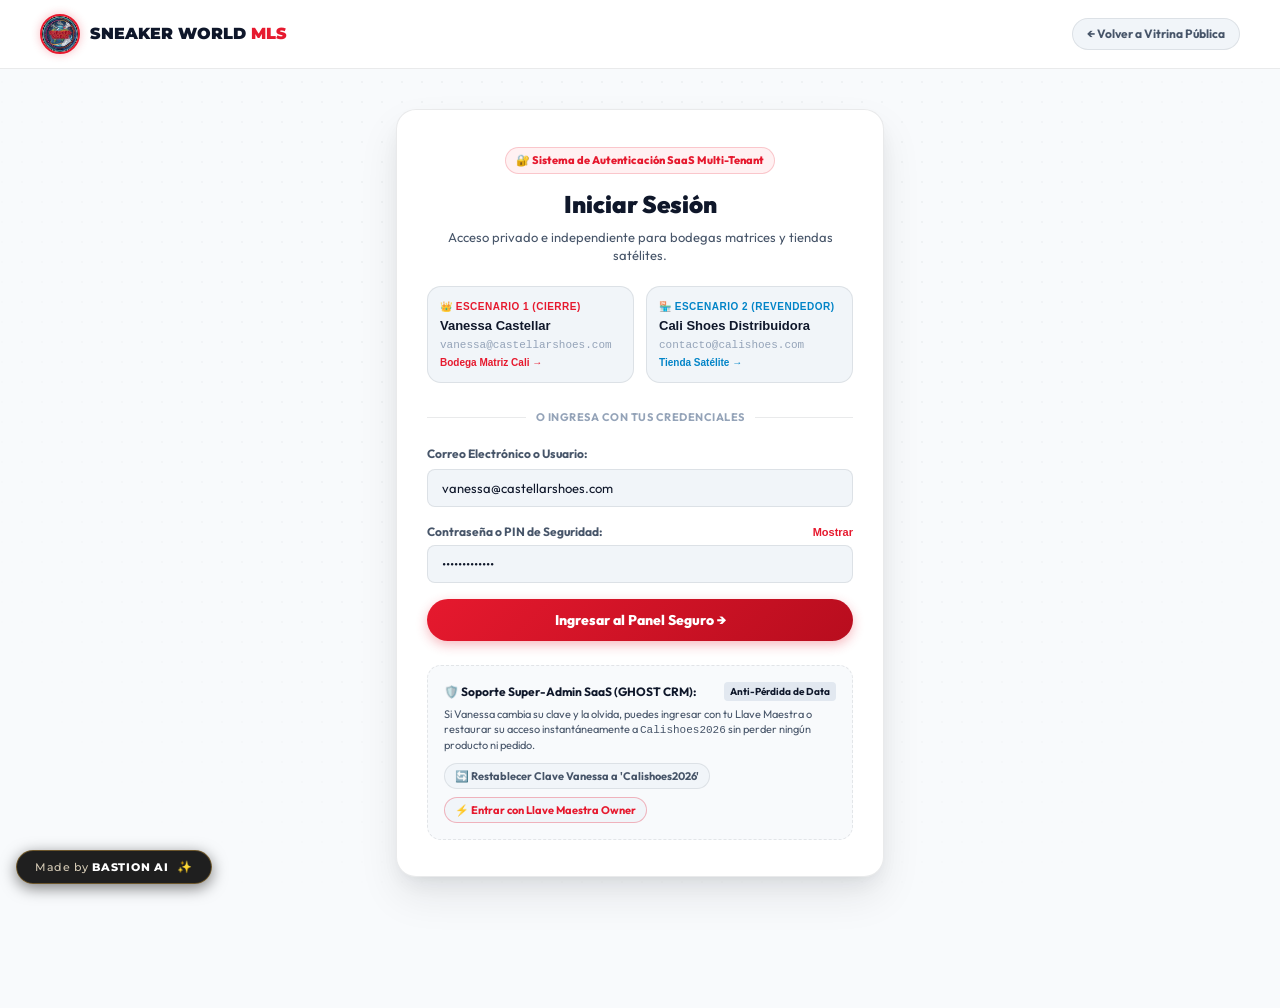
==== commit 51695304: "feat: Official CRM Bastion/Ghost 2-scenario Auth (Vanessa & Cali Shoes) with password Calishoes2026," ====
--- a/admin.html
+++ b/admin.html
@@ -3,9 +3,10 @@
 <head>
   <meta charset="UTF-8">
   <meta name="viewport" content="width=device-width, initial-scale=1.0">
-  <title>Portal Proveedores & Revendedores | SNEAKER WORLD MLS</title>
-  <meta name="description" content="Portal administrativo multi-inquilino de bodegas matrices y tiendas revendedoras de SNEAKER WORLD MLS.">
+  <title>Portal de Acceso B2B | SNEAKER WORLD MLS</title>
+  <meta name="description" content="Portal de inicio de sesión seguro multi-tenant para Vanessa Castellar y revendedores autorizados en Cali.">
   <link rel="icon" type="image/png" sizes="32x32" href="assets/images/favicon-32.png">
+  <link rel="apple-touch-icon" href="assets/images/favicon.png">
   <meta name="theme-color" content="#e6192e">
 
   <!-- Google Fonts -->
@@ -15,9 +16,12 @@
   
   <link rel="stylesheet" href="css/style.css">
   <style>
-    .login-container-card {
-      max-width: 460px;
-      margin: 60px auto;
+    .auth-page-container {
+      max-width: 520px;
+      margin: 40px auto;
+      padding: 0 16px;
+    }
+    .auth-card {
       background: #ffffff;
       border: 1px solid var(--border-subtle);
       border-radius: var(--radius-lg);
@@ -25,39 +29,78 @@
       box-shadow: var(--shadow-card), 0 20px 40px rgba(15, 23, 42, 0.08);
       text-align: center;
     }
-    .role-badge-choice {
-      display: flex;
-      gap: 10px;
-      margin: 20px 0;
-    }
-    .role-choice-btn {
-      flex: 1;
-      padding: 12px 10px;
+    .scenario-quick-grid {
+      display: grid;
+      grid-template-columns: 1fr 1fr;
+      gap: 12px;
+      margin: 22px 0 26px;
+    }
+    .scenario-btn {
       background: var(--bg-surface-elevated);
       border: 1.5px solid var(--border-subtle);
       border-radius: var(--radius-md);
+      padding: 14px 12px;
       cursor: pointer;
-      font-family: var(--font-main);
-      font-size: 13px;
-      font-weight: 700;
-      color: var(--text-secondary);
-      transition: all 0.2s;
-    }
-    .role-choice-btn.active {
+      text-align: left;
+      transition: all 0.2s cubic-bezier(0.4, 0, 0.2, 1);
+      display: flex;
+      flex-direction: column;
+      gap: 6px;
+    }
+    .scenario-btn:hover {
+      border-color: var(--primary-red);
       background: var(--primary-red-light);
+      transform: translateY(-2px);
+      box-shadow: 0 4px 14px rgba(230, 25, 46, 0.15);
+    }
+    .scenario-btn.active {
       border-color: var(--primary-red);
-      color: var(--primary-red);
-    }
-    .tenant-badge {
-      font-size: 11px;
+      background: var(--primary-red-light);
+    }
+    .scenario-badge {
+      font-size: 10px;
       font-weight: 800;
       color: var(--primary-red);
-      background: var(--primary-red-light);
-      padding: 3px 8px;
-      border-radius: var(--radius-full);
-      border: 1px solid rgba(230, 25, 46, 0.2);
-      display: inline-block;
-      margin-bottom: 12px;
+      text-transform: uppercase;
+      letter-spacing: 0.5px;
+    }
+    .scenario-title {
+      font-size: 13px;
+      font-weight: 800;
+      color: var(--text-primary);
+    }
+    .scenario-meta {
+      font-size: 11px;
+      color: var(--text-muted);
+      font-family: monospace;
+    }
+    .divider-text {
+      display: flex;
+      align-items: center;
+      text-align: center;
+      margin: 20px 0;
+      color: var(--text-muted);
+      font-size: 11px;
+      font-weight: 700;
+      text-transform: uppercase;
+      letter-spacing: 0.5px;
+    }
+    .divider-text::before, .divider-text::after {
+      content: '';
+      flex: 1;
+      border-bottom: 1px solid var(--border-subtle);
+    }
+    .divider-text span {
+      padding: 0 10px;
+    }
+    .superadmin-rescue-box {
+      margin-top: 24px;
+      padding: 16px;
+      background: #f8fafc;
+      border: 1px dashed var(--border-subtle);
+      border-radius: var(--radius-md);
+      text-align: left;
+      font-size: 12px;
     }
   </style>
 </head>
@@ -87,54 +130,79 @@
       </div>
     </header>
 
-    <!-- Formulario de Inicio de Sesión Multi-Tenant -->
-    <div class="login-container-card" id="login-card">
-      <span class="tenant-badge">🔐 Portal Privado Multi-Proveedor</span>
-      <h1 style="font-size: 22px; font-weight: 900; color: var(--text-primary); margin-bottom: 6px;">Iniciar Sesión</h1>
-      <p style="font-size: 13px; color: var(--text-secondary); line-height: 1.4;">Accede a tu panel administrativo aislado con tu propio catálogo y red de revendedores.</p>
-
-      <div class="role-badge-choice">
-        <button type="button" class="role-choice-btn active" id="btn-choice-supplier">
-          📦 Soy Proveedor Matriz
-        </button>
-        <button type="button" class="role-choice-btn" id="btn-choice-reseller">
-          🏪 Soy Tienda Revendedora
-        </button>
+    <main class="auth-page-container">
+      <div class="auth-card">
+        <span style="font-size: 11px; font-weight: 800; color: var(--primary-red); background: var(--primary-red-light); padding: 4px 10px; border-radius: var(--radius-full); border: 1px solid rgba(230, 25, 46, 0.2); display: inline-block; margin-bottom: 12px;">
+          🔐 Sistema de Autenticación SaaS Multi-Tenant
+        </span>
+        <h1 style="font-size: 24px; font-weight: 900; color: var(--text-primary); margin-bottom: 6px;">Iniciar Sesión</h1>
+        <p style="font-size: 13px; color: var(--text-secondary); line-height: 1.4;">Acceso privado e independiente para bodegas matrices y tiendas satélites.</p>
+
+        <!-- 2 Escenarios Demo con 1 Clic -->
+        <div class="scenario-quick-grid">
+          <!-- Escenario 1: Vanessa Castellar -->
+          <button type="button" class="scenario-btn" id="btn-quick-vanessa">
+            <span class="scenario-badge">👑 Escenario 1 (Cierre)</span>
+            <span class="scenario-title">Vanessa Castellar</span>
+            <span class="scenario-meta">vanessa@castellarshoes.com</span>
+            <span style="font-size: 10px; color: var(--primary-red); font-weight: 700;">Bodega Matriz Cali →</span>
+          </button>
+
+          <!-- Escenario 2: Cali Shoes Satélite -->
+          <button type="button" class="scenario-btn" id="btn-quick-calishoes">
+            <span class="scenario-badge" style="color: var(--accent-blue);">🏪 Escenario 2 (Revendedor)</span>
+            <span class="scenario-title">Cali Shoes Distribuidora</span>
+            <span class="scenario-meta">contacto@calishoes.com</span>
+            <span style="font-size: 10px; color: var(--accent-blue); font-weight: 700;">Tienda Satélite →</span>
+          </button>
+        </div>
+
+        <div class="divider-text">
+          <span>O ingresa con tus credenciales</span>
+        </div>
+
+        <!-- Formulario Login Unificado -->
+        <form id="form-login-auth" style="text-align: left;">
+          <div class="form-group">
+            <label class="form-label">Correo Electrónico o Usuario:</label>
+            <input type="text" id="auth-email" class="form-input" placeholder="vanessa@castellarshoes.com" value="vanessa@castellarshoes.com" required>
+          </div>
+
+          <div class="form-group">
+            <div style="display: flex; justify-content: space-between; align-items: center; margin-bottom: 4px;">
+              <label class="form-label" style="margin-bottom: 0;">Contraseña o PIN de Seguridad:</label>
+              <button type="button" id="btn-toggle-password-view" style="background: none; border: none; font-size: 11px; color: var(--primary-red); cursor: pointer; font-weight: 700;">Mostrar</button>
+            </div>
+            <input type="password" id="auth-password" class="form-input" placeholder="Calishoes2026" value="Calishoes2026" required>
+          </div>
+
+          <div id="auth-error-msg" style="display: none; background: #fff1f2; border: 1px solid #fecdd3; color: #e11d48; font-size: 12px; font-weight: 600; padding: 10px; border-radius: 8px; margin-bottom: 14px;"></div>
+
+          <button type="submit" class="btn-primary" style="width: 100%; justify-content: center; font-size: 14px; padding: 12px;">
+            Ingresar al Panel Seguro →
+          </button>
+        </form>
+
+        <!-- CAJA DE RESCATE SUPER-ADMIN SAAS (GHOST / BASTION CRM) -->
+        <div class="superadmin-rescue-box">
+          <div style="display: flex; justify-content: space-between; align-items: center; margin-bottom: 6px;">
+            <strong style="color: var(--text-primary); font-size: 12px;">🛡️ Soporte Super-Admin SaaS (GHOST CRM):</strong>
+            <span style="font-size: 10px; background: #e2e8f0; padding: 2px 6px; border-radius: 4px; font-weight: 700;">Anti-Pérdida de Data</span>
+          </div>
+          <p style="color: var(--text-secondary); margin-bottom: 10px; font-size: 11px; line-height: 1.35;">
+            Si Vanessa cambia su clave y la olvida, puedes ingresar con tu Llave Maestra o restaurar su acceso instantáneamente a <code>Calishoes2026</code> sin perder ningún producto ni pedido.
+          </p>
+          <div style="display: flex; gap: 8px; flex-wrap: wrap;">
+            <button type="button" class="btn-secondary" id="btn-rescue-vanessa" style="font-size: 11px; padding: 5px 10px;">
+              🔄 Restablecer Clave Vanessa a 'Calishoes2026'
+            </button>
+            <button type="button" class="btn-secondary" id="btn-login-master" style="font-size: 11px; padding: 5px 10px; color: var(--primary-red); border-color: rgba(230,25,46,0.3);">
+              ⚡ Entrar con Llave Maestra Owner
+            </button>
+          </div>
+        </div>
       </div>
-
-      <form id="form-login-tenant" style="text-align: left;">
-        <div class="form-group">
-          <label class="form-label" id="lbl-login-tenant">Selecciona tu Empresa / Bodega:</label>
-          <select id="login-tenant-select" class="form-select" style="font-weight: 700;">
-            <option value="sup-001">Vanessa Castellar Shoes (San Andresito Cali)</option>
-            <option value="sup-002">Urban Kicks Colombia (Bodega Bogotá)</option>
-            <option value="sup-003">Paisa Sneaker Import (Medellín)</option>
-          </select>
-        </div>
-
-        <div class="form-group">
-          <label class="form-label">Correo Electrónico / Usuario:</label>
-          <input type="text" id="login-email" class="form-input" placeholder="vanessa@castellarshoes.com" value="vanessa@castellarshoes.com" required>
-        </div>
-
-        <div class="form-group">
-          <label class="form-label">PIN o Contraseña de Seguridad:</label>
-          <input type="password" id="login-pin" class="form-input" placeholder="PIN: 8820" value="8820" required>
-        </div>
-
-        <button type="submit" class="btn-primary" style="width: 100%; justify-content: center; font-size: 14px; padding: 12px; margin-top: 10px;">
-          Ingresar al Panel de Control →
-        </button>
-      </form>
-
-      <!-- Guía Rápida de Cuentas Demo -->
-      <div style="margin-top: 24px; padding-top: 16px; border-top: 1px solid var(--border-subtle); text-align: left; font-size: 11px; color: var(--text-secondary);">
-        <strong style="color: var(--text-primary); display: block; margin-bottom: 4px;">🔑 Credenciales de Acceso Directo:</strong>
-        <div>• <strong>Vanessa Castellar (Matriz Cali):</strong> PIN <code>8820</code></div>
-        <div>• <strong>Urban Kicks (Matriz Bogotá):</strong> PIN <code>8820</code></div>
-        <div>• <strong>Sneakers Ciudad Jardín (Revendedor):</strong> PIN <code>1234</code></div>
-      </div>
-    </div>
+    </main>
   </div>
 
   <!-- BASTION AI WATERMARK -->
@@ -143,58 +211,95 @@
     <span class="sparkle">✨</span>
   </div>
 
+  <!-- TOAST CONTAINER -->
+  <div class="toast-container" id="toast-container"></div>
+
   <script src="js/mockData.js"></script>
   <script src="js/store.js"></script>
   <script>
-    const btnSupplier = document.getElementById("btn-choice-supplier");
-    const btnReseller = document.getElementById("btn-choice-reseller");
-    const tenantSelect = document.getElementById("login-tenant-select");
-    const emailInput = document.getElementById("login-email");
-    const pinInput = document.getElementById("login-pin");
-    const lblTenant = document.getElementById("lbl-login-tenant");
-    let currentRole = "supplier";
-
-    btnSupplier.onclick = () => {
-      currentRole = "supplier";
-      btnSupplier.classList.add("active");
-      btnReseller.classList.remove("active");
-      lblTenant.textContent = "Selecciona tu Bodega Matriz:";
-      tenantSelect.innerHTML = `
-        <option value="sup-001">Vanessa Castellar Shoes (San Andresito Cali)</option>
-        <option value="sup-002">Urban Kicks Colombia (Bodega Bogotá)</option>
-        <option value="sup-003">Paisa Sneaker Import (Medellín)</option>
-      `;
+    const emailInput = document.getElementById("auth-email");
+    const passInput = document.getElementById("auth-password");
+    const errorMsg = document.getElementById("auth-error-msg");
+    const btnToggle = document.getElementById("btn-toggle-password-view");
+
+    function showToast(msg) {
+      const container = document.getElementById("toast-container");
+      const toast = document.createElement("div");
+      toast.className = "toast";
+      toast.innerHTML = `<span>✨</span><span>${msg}</span>`;
+      container.appendChild(toast);
+      setTimeout(() => {
+        toast.style.opacity = "0";
+        setTimeout(() => toast.remove(), 300);
+      }, 3500);
+    }
+
+    // Toggle ver contraseña
+    btnToggle.onclick = () => {
+      if (passInput.type === "password") {
+        passInput.type = "text";
+        btnToggle.textContent = "Ocultar";
+      } else {
+        passInput.type = "password";
+        btnToggle.textContent = "Mostrar";
+      }
+    };
+
+    // 1-Click: Escenario 1 Vanessa
+    document.getElementById("btn-quick-vanessa").onclick = () => {
       emailInput.value = "vanessa@castellarshoes.com";
-      pinInput.value = "8820";
-    };
-
-    btnReseller.onclick = () => {
-      currentRole = "store-admin";
-      btnReseller.classList.add("active");
-      btnSupplier.classList.remove("active");
-      lblTenant.textContent = "Selecciona tu Tienda Satélite:";
-      tenantSelect.innerHTML = `
-        <option value="store-002">Sneakers Ciudad Jardín (Sur Cali - Revendedor Vanessa)</option>
-        <option value="store-003">Zapatillas Aguablanca VIP (Oriente Cali - Revendedor Vanessa)</option>
-      `;
-      emailInput.value = "contacto@sneakersciudadjardin.com";
-      pinInput.value = "1234";
-    };
-
-    document.getElementById("form-login-tenant").onsubmit = (e) => {
+      passInput.value = "Calishoes2026";
+      errorMsg.style.display = "none";
+      showToast("Credenciales de Vanessa Castellar cargadas.");
+    };
+
+    // 1-Click: Escenario 2 Cali Shoes
+    document.getElementById("btn-quick-calishoes").onclick = () => {
+      emailInput.value = "contacto@calishoes.com";
+      passInput.value = "Calishoes2026";
+      errorMsg.style.display = "none";
+      showToast("Credenciales de Cali Shoes Distribuidora cargadas.");
+    };
+
+    // Botón de Rescate Super-Admin para Vanessa
+    document.getElementById("btn-rescue-vanessa").onclick = () => {
+      const res = db.superAdminResetPassword("vanessa", "Calishoes2026");
+      emailInput.value = "vanessa@castellarshoes.com";
+      passInput.value = "Calishoes2026";
+      showToast("✅ Clave de Vanessa restaurada a 'Calishoes2026'. Data intacta.");
+    };
+
+    // Botón de Acceso Rápido Llave Maestra Owner
+    document.getElementById("btn-login-master").onclick = () => {
+      emailInput.value = "admin@bastion.ai";
+      passInput.value = "BASTION-GHOST-2026";
+      showToast("🔑 Llave Maestra Super-Admin cargada.");
+    };
+
+    // Form Submit
+    document.getElementById("form-login-auth").onsubmit = (e) => {
       e.preventDefault();
-      const tenantId = tenantSelect.value;
-      const pin = pinInput.value.trim();
-
-      if (currentRole === "supplier") {
-        db.authenticate("supplier", pin);
-        // Guardar proveedor activo
-        localStorage.setItem("sneakerworld_active_supplier_id", tenantId);
-        window.location.href = "index.html?view=supplier&supplier=" + tenantId;
+      const login = emailInput.value.trim();
+      const pass = passInput.value.trim();
+
+      const result = db.loginWithCredentials(login, pass);
+
+      if (result.success) {
+        errorMsg.style.display = "none";
+        showToast("¡Autenticación exitosa! Redirigiendo a tu panel...");
+        
+        setTimeout(() => {
+          if (result.isSuperAdmin) {
+            window.location.href = "index.html?view=supplier&store=store-001&role=super-admin";
+          } else if (result.session.role === "supplier") {
+            window.location.href = "index.html?view=supplier&store=" + result.session.storeId;
+          } else {
+            window.location.href = "index.html?view=store-admin&store=" + result.session.storeId;
+          }
+        }, 600);
       } else {
-        db.authenticate("store-admin", pin);
-        db.setCurrentStoreId(tenantId);
-        window.location.href = "index.html?view=store-admin&store=" + tenantId;
+        errorMsg.textContent = result.message || "Credenciales incorrectas.";
+        errorMsg.style.display = "block";
       }
     };
   </script>
--- a/css/style.css
+++ b/css/style.css
@@ -67,7 +67,9 @@
   height: 100vh;
   z-index: -1;
   pointer-events: none;
-  opacity: 0.65;
+  opacity: 0.28;
+  mask-image: radial-gradient(ellipse at 50% 30%, rgba(0,0,0,1) 30%, rgba(0,0,0,0.05) 85%);
+  -webkit-mask-image: radial-gradient(ellipse at 50% 30%, rgba(0,0,0,1) 30%, rgba(0,0,0,0.05) 85%);
 }
 
 .app-wrapper {
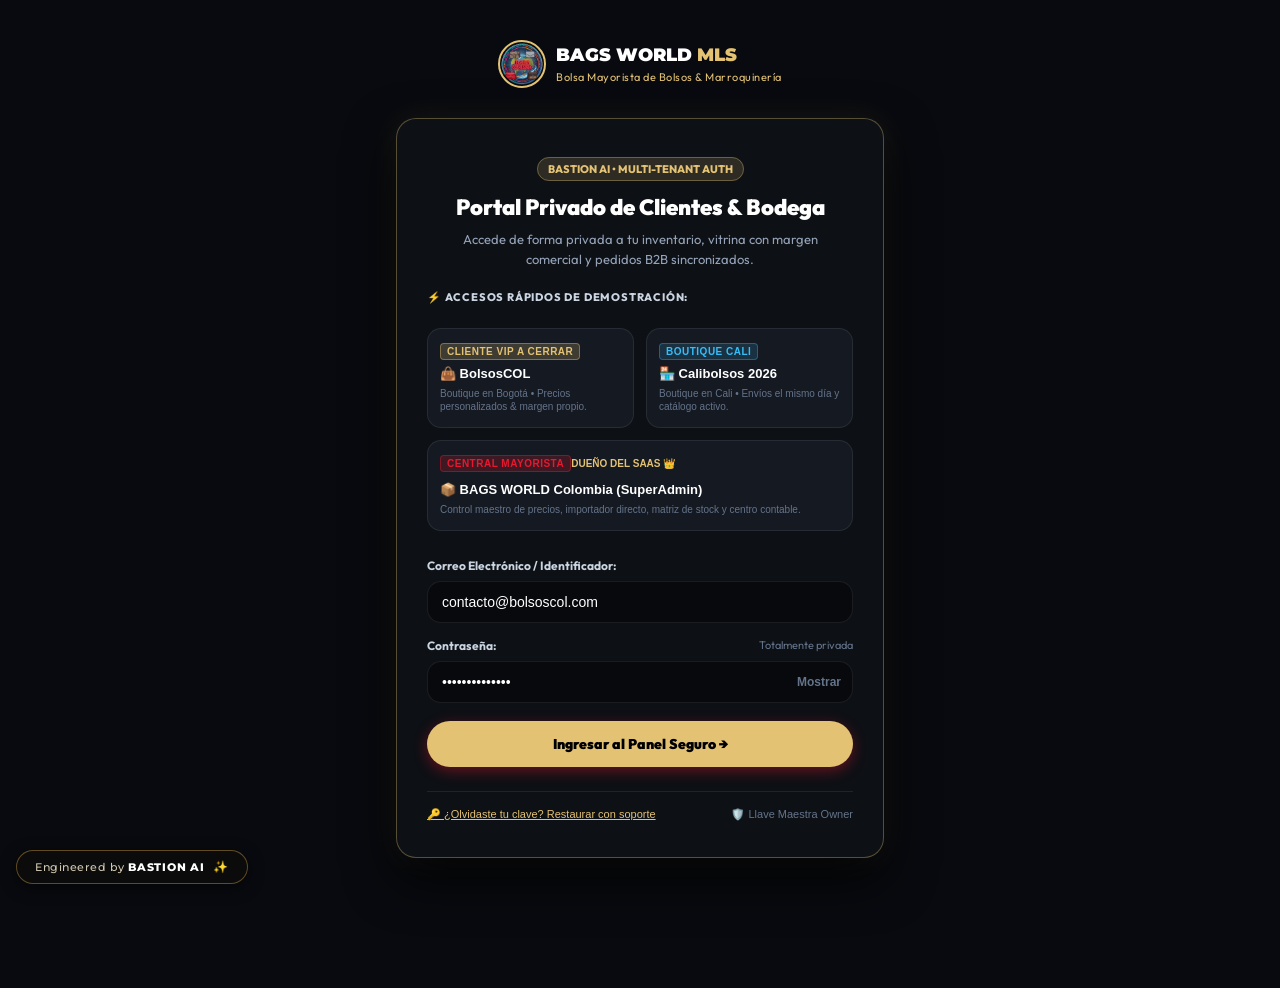
==== commit 40cf2c1f: "feat(bags-mls): implement 9 advanced B2B modules, multi-tenant isolation, real-time stock matrix and" ====
--- a/admin.html
+++ b/admin.html
@@ -3,11 +3,11 @@
 <head>
   <meta charset="UTF-8">
   <meta name="viewport" content="width=device-width, initial-scale=1.0">
-  <title>Portal de Acceso B2B | SNEAKER WORLD MLS</title>
-  <meta name="description" content="Portal de inicio de sesión seguro multi-tenant para Vanessa Castellar y revendedores autorizados en Cali.">
+  <title>Portal de Acceso B2B | BAGS WORLD MLS Colombia</title>
+  <meta name="description" content="Portal de inicio de sesión seguro multi-tenant para BAGS WORLD Colombia, BolsosCOL y Boutiques Partners autorizadas.">
   <link rel="icon" type="image/png" sizes="32x32" href="assets/images/favicon-32.png">
   <link rel="apple-touch-icon" href="assets/images/favicon.png">
-  <meta name="theme-color" content="#e6192e">
+  <meta name="theme-color" content="#e3c274">
 
   <!-- Google Fonts -->
   <link rel="preconnect" href="https://fonts.googleapis.com">
@@ -16,18 +16,29 @@
   
   <link rel="stylesheet" href="css/style.css">
   <style>
+    body {
+      background: #080a0f;
+      color: #f1f5f9;
+      font-family: 'Outfit', -apple-system, BlinkMacSystemFont, sans-serif;
+      min-height: 100vh;
+      display: flex;
+      flex-direction: column;
+    }
     .auth-page-container {
       max-width: 520px;
       margin: 40px auto;
       padding: 0 16px;
+      flex: 1;
     }
     .auth-card {
-      background: #ffffff;
-      border: 1px solid var(--border-subtle);
+      background: rgba(14, 17, 23, 0.95);
+      border: 1px solid rgba(227, 194, 116, 0.35);
       border-radius: var(--radius-lg);
       padding: 36px 30px;
-      box-shadow: var(--shadow-card), 0 20px 40px rgba(15, 23, 42, 0.08);
+      box-shadow: 0 20px 50px rgba(0, 0, 0, 0.8), 0 0 30px rgba(227, 194, 116, 0.1);
       text-align: center;
+      backdrop-filter: blur(16px);
+      -webkit-backdrop-filter: blur(16px);
     }
     .scenario-quick-grid {
       display: grid;
@@ -46,195 +57,199 @@
       display: flex;
       flex-direction: column;
       gap: 6px;
+      color: #fff;
     }
     .scenario-btn:hover {
-      border-color: var(--primary-red);
-      background: var(--primary-red-light);
+      border-color: var(--primary-gold);
+      background: rgba(227, 194, 116, 0.12);
       transform: translateY(-2px);
-      box-shadow: 0 4px 14px rgba(230, 25, 46, 0.15);
-    }
-    .scenario-btn.active {
-      border-color: var(--primary-red);
-      background: var(--primary-red-light);
+      box-shadow: 0 4px 16px rgba(227, 194, 116, 0.2);
     }
     .scenario-badge {
       font-size: 10px;
       font-weight: 800;
-      color: var(--primary-red);
-      text-transform: uppercase;
       letter-spacing: 0.5px;
+      padding: 2px 6px;
+      border-radius: 4px;
+      display: inline-block;
+      width: fit-content;
+    }
+    .badge-gold {
+      background: rgba(227, 194, 116, 0.2);
+      color: var(--primary-gold);
+      border: 1px solid rgba(227, 194, 116, 0.4);
+    }
+    .badge-blue {
+      background: rgba(56, 189, 248, 0.15);
+      color: var(--accent-blue);
+      border: 1px solid rgba(56, 189, 248, 0.35);
     }
     .scenario-title {
       font-size: 13px;
       font-weight: 800;
-      color: var(--text-primary);
-    }
-    .scenario-meta {
-      font-size: 11px;
+      color: #ffffff;
+    }
+    .scenario-desc {
+      font-size: 10px;
       color: var(--text-muted);
-      font-family: monospace;
-    }
-    .divider-text {
-      display: flex;
-      align-items: center;
-      text-align: center;
-      margin: 20px 0;
+      line-height: 1.3;
+    }
+    .form-input-auth {
+      width: 100%;
+      background: rgba(0, 0, 0, 0.4);
+      border: 1px solid var(--border-subtle);
+      color: #fff;
+      padding: 12px 14px;
+      border-radius: var(--radius-md);
+      font-size: 14px;
+      transition: all 0.2s;
+    }
+    .form-input-auth:focus {
+      outline: none;
+      border-color: var(--primary-gold);
+      box-shadow: 0 0 10px rgba(227, 194, 116, 0.3);
+    }
+    .password-wrapper {
+      position: relative;
+    }
+    .btn-toggle-pwd {
+      position: absolute;
+      right: 12px;
+      top: 50%;
+      transform: translateY(-50%);
+      background: none;
+      border: none;
       color: var(--text-muted);
-      font-size: 11px;
+      font-size: 12px;
+      cursor: pointer;
       font-weight: 700;
-      text-transform: uppercase;
-      letter-spacing: 0.5px;
-    }
-    .divider-text::before, .divider-text::after {
-      content: '';
-      flex: 1;
-      border-bottom: 1px solid var(--border-subtle);
-    }
-    .divider-text span {
-      padding: 0 10px;
-    }
-    .superadmin-rescue-box {
-      margin-top: 24px;
-      padding: 16px;
-      background: #f8fafc;
-      border: 1px dashed var(--border-subtle);
-      border-radius: var(--radius-md);
-      text-align: left;
-      font-size: 12px;
     }
   </style>
 </head>
 <body>
 
-  <!-- Dot Pattern Background -->
-  <svg aria-hidden="true" class="dot-pattern-overlay">
-    <defs>
-      <pattern id="dot-pattern-admin" width="20" height="20" patternUnits="userSpaceOnUse" patternContentUnits="userSpaceOnUse" x="0" y="0">
-        <circle cx="2" cy="2" r="1.1" fill="rgba(15, 23, 42, 0.16)" />
-      </pattern>
-    </defs>
-    <rect width="100%" height="100%" fill="url(#dot-pattern-admin)" />
-  </svg>
-
-  <div class="app-wrapper">
-    <!-- Top Header -->
-    <header style="background: var(--bg-glass); backdrop-filter: blur(16px); border-bottom: 1px solid var(--border-subtle); padding: 14px 20px;">
-      <div style="max-width: 1200px; margin: 0 auto; display: flex; justify-content: space-between; align-items: center;">
-        <a href="index.html" style="display: flex; align-items: center; gap: 10px; text-decoration: none;">
-          <img src="assets/images/sneaker_world_logo_transparent.png" alt="Sneaker World" style="width: 40px; height: 40px; border-radius: 50%; border: 2px solid var(--primary-red); box-shadow: 0 0 10px rgba(230, 25, 46, 0.3);">
-          <span style="font-family: var(--font-brand); font-size: 16px; font-weight: 900; color: var(--text-primary);">SNEAKER WORLD <span style="color: var(--primary-red);">MLS</span></span>
-        </a>
-        <a href="index.html" class="btn-secondary" style="font-size: 12px; padding: 6px 14px; text-decoration: none;">
-          ← Volver a Vitrina Pública
-        </a>
+  <div class="auth-page-container">
+    <div style="text-align: center; margin-bottom: 24px;">
+      <a href="index.html" style="text-decoration: none; display: inline-flex; align-items: center; gap: 10px;">
+        <img src="assets/images/bags_world_logo_transparent.png" alt="BAGS WORLD Logo" style="width: 48px; height: 48px; border-radius: 50%; border: 2px solid var(--primary-gold);">
+        <div style="text-align: left;">
+          <div style="font-size: 18px; font-weight: 900; color: #fff; font-family: 'Montserrat', sans-serif;">BAGS WORLD <span style="color: var(--primary-gold);">MLS</span></div>
+          <div style="font-size: 11px; color: var(--primary-gold); letter-spacing: 0.5px;">Bolsa Mayorista de Bolsos & Marroquinería</div>
+        </div>
+      </a>
+    </div>
+
+    <div class="auth-card">
+      <span style="font-size: 11px; font-weight: 800; color: var(--primary-gold); background: rgba(227, 194, 116, 0.15); padding: 4px 10px; border-radius: 999px; border: 1px solid rgba(227, 194, 116, 0.35); text-transform: uppercase;">
+        BASTION AI • MULTI-TENANT AUTH
+      </span>
+      <h1 style="font-size: 22px; font-weight: 900; margin: 12px 0 6px; color: #ffffff;">Portal Privado de Clientes & Bodega</h1>
+      <p style="font-size: 13px; color: var(--text-secondary); margin: 0 auto; max-width: 380px;">
+        Accede de forma privada a tu inventario, vitrina con margen comercial y pedidos B2B sincronizados.
+      </p>
+
+      <!-- Selector de Escenarios Rápidos de 1 Clic -->
+      <div style="margin-top: 20px;">
+        <div style="font-size: 11px; font-weight: 800; color: #cbd5e1; text-transform: uppercase; letter-spacing: 0.8px; text-align: left; margin-bottom: 8px;">
+          ⚡ Accesos Rápidos de Demostración:
+        </div>
+        <div class="scenario-quick-grid">
+          <!-- Escenario 1: BolsosCOL (Cliente VIP a cerrar) -->
+          <button type="button" class="scenario-btn" id="btn-quick-bolsoscol">
+            <span class="scenario-badge badge-gold">CLIENTE VIP A CERRAR</span>
+            <span class="scenario-title">👜 BolsosCOL</span>
+            <span class="scenario-desc">Boutique en Bogotá • Precios personalizados & margen propio.</span>
+          </button>
+
+          <!-- Escenario 2: Calibolsos2026 (Partner Cali) -->
+          <button type="button" class="scenario-btn" id="btn-quick-calibolsos">
+            <span class="scenario-badge badge-blue">BOUTIQUE CALI</span>
+            <span class="scenario-title">🏪 Calibolsos 2026</span>
+            <span class="scenario-desc">Boutique en Cali • Envíos el mismo día y catálogo activo.</span>
+          </button>
+
+          <!-- Escenario 3: Bodega Matriz BAGS WORLD -->
+          <button type="button" class="scenario-btn" id="btn-quick-bagsworld" style="grid-column: 1 / -1;">
+            <div style="display: flex; justify-content: space-between; align-items: center;">
+              <span class="scenario-badge" style="background: rgba(230, 25, 46, 0.2); color: var(--primary-red); border: 1px solid rgba(230, 25, 46, 0.4);">CENTRAL MAYORISTA</span>
+              <span style="font-size: 10px; color: var(--primary-gold); font-weight: 800;">DUEÑO DEL SAAS 👑</span>
+            </div>
+            <span class="scenario-title" style="margin-top: 4px;">📦 BAGS WORLD Colombia (SuperAdmin)</span>
+            <span class="scenario-desc">Control maestro de precios, importador directo, matriz de stock y centro contable.</span>
+          </button>
+        </div>
       </div>
-    </header>
-
-    <main class="auth-page-container">
-      <div class="auth-card">
-        <span style="font-size: 11px; font-weight: 800; color: var(--primary-red); background: var(--primary-red-light); padding: 4px 10px; border-radius: var(--radius-full); border: 1px solid rgba(230, 25, 46, 0.2); display: inline-block; margin-bottom: 12px;">
-          🔐 Sistema de Autenticación SaaS Multi-Tenant
-        </span>
-        <h1 style="font-size: 24px; font-weight: 900; color: var(--text-primary); margin-bottom: 6px;">Iniciar Sesión</h1>
-        <p style="font-size: 13px; color: var(--text-secondary); line-height: 1.4;">Acceso privado e independiente para bodegas matrices y tiendas satélites.</p>
-
-        <!-- 2 Escenarios Demo con 1 Clic -->
-        <div class="scenario-quick-grid">
-          <!-- Escenario 1: Vanessa Castellar -->
-          <button type="button" class="scenario-btn" id="btn-quick-vanessa">
-            <span class="scenario-badge">👑 Escenario 1 (Cierre)</span>
-            <span class="scenario-title">Vanessa Castellar</span>
-            <span class="scenario-meta">vanessa@castellarshoes.com</span>
-            <span style="font-size: 10px; color: var(--primary-red); font-weight: 700;">Bodega Matriz Cali →</span>
-          </button>
-
-          <!-- Escenario 2: Cali Shoes Satélite -->
-          <button type="button" class="scenario-btn" id="btn-quick-calishoes">
-            <span class="scenario-badge" style="color: var(--accent-blue);">🏪 Escenario 2 (Revendedor)</span>
-            <span class="scenario-title">Cali Shoes Distribuidora</span>
-            <span class="scenario-meta">contacto@calishoes.com</span>
-            <span style="font-size: 10px; color: var(--accent-blue); font-weight: 700;">Tienda Satélite →</span>
-          </button>
-        </div>
-
-        <div class="divider-text">
-          <span>O ingresa con tus credenciales</span>
-        </div>
-
-        <!-- Formulario Login Unificado -->
-        <form id="form-login-auth" style="text-align: left;">
-          <div class="form-group">
-            <label class="form-label">Correo Electrónico o Usuario:</label>
-            <input type="text" id="auth-email" class="form-input" placeholder="vanessa@castellarshoes.com" value="vanessa@castellarshoes.com" required>
+
+      <!-- Formulario de Acceso -->
+      <form id="form-login-auth" style="text-align: left; margin-top: 10px;">
+        <div style="margin-bottom: 14px;">
+          <label style="font-size: 12px; font-weight: 700; color: #cbd5e1; display: block; margin-bottom: 6px;">Correo Electrónico / Identificador:</label>
+          <input type="text" id="auth-email-input" class="form-input-auth" required placeholder="ej: contacto@bolsoscol.com" value="contacto@bolsoscol.com">
+        </div>
+
+        <div style="margin-bottom: 18px;">
+          <div style="display: flex; justify-content: space-between; align-items: center; margin-bottom: 6px;">
+            <label style="font-size: 12px; font-weight: 700; color: #cbd5e1;">Contraseña:</label>
+            <span style="font-size: 11px; color: var(--text-muted);">Totalmente privada</span>
           </div>
-
-          <div class="form-group">
-            <div style="display: flex; justify-content: space-between; align-items: center; margin-bottom: 4px;">
-              <label class="form-label" style="margin-bottom: 0;">Contraseña o PIN de Seguridad:</label>
-              <button type="button" id="btn-toggle-password-view" style="background: none; border: none; font-size: 11px; color: var(--primary-red); cursor: pointer; font-weight: 700;">Mostrar</button>
-            </div>
-            <input type="password" id="auth-password" class="form-input" placeholder="Calishoes2026" value="Calishoes2026" required>
+          <div class="password-wrapper">
+            <input type="password" id="auth-pass-input" class="form-input-auth" required placeholder="••••••••" value="BolsosCOL2026*">
+            <button type="button" id="btn-toggle-pwd" class="btn-toggle-pwd">Mostrar</button>
           </div>
-
-          <div id="auth-error-msg" style="display: none; background: #fff1f2; border: 1px solid #fecdd3; color: #e11d48; font-size: 12px; font-weight: 600; padding: 10px; border-radius: 8px; margin-bottom: 14px;"></div>
-
-          <button type="submit" class="btn-primary" style="width: 100%; justify-content: center; font-size: 14px; padding: 12px;">
-            Ingresar al Panel Seguro →
-          </button>
-        </form>
-
-        <!-- CAJA DE RESCATE SUPER-ADMIN SAAS (GHOST / BASTION CRM) -->
-        <div class="superadmin-rescue-box">
-          <div style="display: flex; justify-content: space-between; align-items: center; margin-bottom: 6px;">
-            <strong style="color: var(--text-primary); font-size: 12px;">🛡️ Soporte Super-Admin SaaS (GHOST CRM):</strong>
-            <span style="font-size: 10px; background: #e2e8f0; padding: 2px 6px; border-radius: 4px; font-weight: 700;">Anti-Pérdida de Data</span>
-          </div>
-          <p style="color: var(--text-secondary); margin-bottom: 10px; font-size: 11px; line-height: 1.35;">
-            Si Vanessa cambia su clave y la olvida, puedes ingresar con tu Llave Maestra o restaurar su acceso instantáneamente a <code>Calishoes2026</code> sin perder ningún producto ni pedido.
-          </p>
-          <div style="display: flex; gap: 8px; flex-wrap: wrap;">
-            <button type="button" class="btn-secondary" id="btn-rescue-vanessa" style="font-size: 11px; padding: 5px 10px;">
-              🔄 Restablecer Clave Vanessa a 'Calishoes2026'
-            </button>
-            <button type="button" class="btn-secondary" id="btn-login-master" style="font-size: 11px; padding: 5px 10px; color: var(--primary-red); border-color: rgba(230,25,46,0.3);">
-              ⚡ Entrar con Llave Maestra Owner
-            </button>
-          </div>
-        </div>
+        </div>
+
+        <div id="login-error-msg" style="display: none; background: rgba(239, 68, 68, 0.15); border: 1px solid rgba(239, 68, 68, 0.35); color: #f87171; padding: 10px 14px; border-radius: 8px; font-size: 12px; margin-bottom: 14px; text-align: center;">
+          Credenciales incorrectas.
+        </div>
+
+        <button type="submit" class="btn-primary" style="width: 100%; justify-content: center; padding: 14px; font-size: 14px; font-weight: 900; background: var(--primary-gold); color: #000; border-color: var(--primary-gold);">
+          Ingresar al Panel Seguro →
+        </button>
+      </form>
+
+      <!-- Rescate & Soporte del SaaS -->
+      <div style="margin-top: 24px; padding-top: 16px; border-top: 1px solid var(--border-subtle); display: flex; justify-content: space-between; align-items: center; font-size: 11px; color: var(--text-muted);">
+        <button type="button" id="btn-rescue-bolsoscol" style="background: none; border: none; color: var(--primary-gold); cursor: pointer; text-decoration: underline; padding: 0; font-size: 11px;">
+          🔑 ¿Olvidaste tu clave? Restaurar con soporte
+        </button>
+        <button type="button" id="btn-login-master" style="background: none; border: none; color: var(--text-muted); cursor: pointer; padding: 0; font-size: 11px;">
+          🛡️ Llave Maestra Owner
+        </button>
       </div>
-    </main>
+    </div>
   </div>
 
-  <!-- BASTION AI WATERMARK -->
+  <!-- WATERMARK OFICIAL DE BASTION AI -->
   <div class="bastion-watermark">
-    <span>Made by <strong>BASTION AI</strong></span>
+    <span>Engineered by <strong>BASTION AI</strong></span>
     <span class="sparkle">✨</span>
   </div>
 
-  <!-- TOAST CONTAINER -->
   <div class="toast-container" id="toast-container"></div>
 
+  <!-- Scripts -->
   <script src="js/mockData.js"></script>
   <script src="js/store.js"></script>
   <script>
-    const emailInput = document.getElementById("auth-email");
-    const passInput = document.getElementById("auth-password");
-    const errorMsg = document.getElementById("auth-error-msg");
-    const btnToggle = document.getElementById("btn-toggle-password-view");
-
     function showToast(msg) {
       const container = document.getElementById("toast-container");
       const toast = document.createElement("div");
       toast.className = "toast";
       toast.innerHTML = `<span>✨</span><span>${msg}</span>`;
       container.appendChild(toast);
+      setTimeout(() => { toast.classList.add("show"); }, 50);
       setTimeout(() => {
-        toast.style.opacity = "0";
-        setTimeout(() => toast.remove(), 300);
+        toast.classList.remove("show");
+        setTimeout(() => toast.remove(), 400);
       }, 3500);
     }
 
-    // Toggle ver contraseña
+    const emailInput = document.getElementById("auth-email-input");
+    const passInput = document.getElementById("auth-pass-input");
+    const errorMsg = document.getElementById("login-error-msg");
+    const btnToggle = document.getElementById("btn-toggle-pwd");
+
+    // Toggle password
     btnToggle.onclick = () => {
       if (passInput.type === "password") {
         passInput.type = "text";
@@ -245,35 +260,43 @@
       }
     };
 
-    // 1-Click: Escenario 1 Vanessa
-    document.getElementById("btn-quick-vanessa").onclick = () => {
-      emailInput.value = "vanessa@castellarshoes.com";
-      passInput.value = "Calishoes2026";
+    // 1-Click: Escenario 1 BolsosCOL
+    document.getElementById("btn-quick-bolsoscol").onclick = () => {
+      emailInput.value = "contacto@bolsoscol.com";
+      passInput.value = "BolsosCOL2026*";
       errorMsg.style.display = "none";
-      showToast("Credenciales de Vanessa Castellar cargadas.");
-    };
-
-    // 1-Click: Escenario 2 Cali Shoes
-    document.getElementById("btn-quick-calishoes").onclick = () => {
-      emailInput.value = "contacto@calishoes.com";
-      passInput.value = "Calishoes2026";
+      showToast("Credenciales de BolsosCOL cargadas.");
+    };
+
+    // 1-Click: Escenario 2 Calibolsos
+    document.getElementById("btn-quick-calibolsos").onclick = () => {
+      emailInput.value = "ventas@calibolsos.com";
+      passInput.value = "Cali2026*";
       errorMsg.style.display = "none";
-      showToast("Credenciales de Cali Shoes Distribuidora cargadas.");
-    };
-
-    // Botón de Rescate Super-Admin para Vanessa
-    document.getElementById("btn-rescue-vanessa").onclick = () => {
-      const res = db.superAdminResetPassword("vanessa", "Calishoes2026");
-      emailInput.value = "vanessa@castellarshoes.com";
-      passInput.value = "Calishoes2026";
-      showToast("✅ Clave de Vanessa restaurada a 'Calishoes2026'. Data intacta.");
-    };
-
-    // Botón de Acceso Rápido Llave Maestra Owner
+      showToast("Credenciales de Calibolsos 2026 cargadas.");
+    };
+
+    // 1-Click: Escenario 3 BAGS WORLD Colombia (SuperAdmin)
+    document.getElementById("btn-quick-bagsworld").onclick = () => {
+      emailInput.value = "admin@bagsworld.co";
+      passInput.value = "BagsMaster2026*";
+      errorMsg.style.display = "none";
+      showToast("Credenciales de Bodega Matriz cargadas.");
+    };
+
+    // Rescate BolsosCOL
+    document.getElementById("btn-rescue-bolsoscol").onclick = () => {
+      db.superAdminResetPassword("store-bolsoscol", "BolsosCOL2026*");
+      emailInput.value = "contacto@bolsoscol.com";
+      passInput.value = "BolsosCOL2026*";
+      showToast("✅ Clave de BolsosCOL restablecida a 'BolsosCOL2026*'. Data intacta.");
+    };
+
+    // Llave Maestra Owner
     document.getElementById("btn-login-master").onclick = () => {
       emailInput.value = "admin@bastion.ai";
       passInput.value = "BASTION-GHOST-2026";
-      showToast("🔑 Llave Maestra Super-Admin cargada.");
+      showToast("🔑 Llave Maestra cargada.");
     };
 
     // Form Submit
@@ -290,9 +313,7 @@
         
         setTimeout(() => {
           if (result.isSuperAdmin) {
-            window.location.href = "index.html?view=supplier&store=store-001&role=super-admin";
-          } else if (result.session.role === "supplier") {
-            window.location.href = "index.html?view=supplier&store=" + result.session.storeId;
+            window.location.href = "index.html?view=supplier&store=store-bagsworld-admin&demo=true";
           } else {
             window.location.href = "index.html?view=store-admin&store=" + result.session.storeId;
           }
@@ -304,4 +325,4 @@
     };
   </script>
 </body>
-</html>
+</html>
--- a/css/style.css
+++ b/css/style.css
@@ -1,40 +1,43 @@
 /* ==========================================================================
-   BASTION AI - SNEAKER WORLD MLS CALI (LUXURY LIGHT MODE + ROJO TORINO DESIGN SYSTEM)
+   BASTION AI - BAGS WORLD MLS COLOMBIA
+   SISTEMA DE DISEÑO OFICIAL: MODO OSCURO DE LUJO + GRID MATRIX DE FONDO
    ========================================================================== */
 
 :root {
-  --bg-main: #f8fafc;
-  --bg-surface: #ffffff;
-  --bg-surface-elevated: #f1f5f9;
-  --bg-glass: rgba(255, 255, 255, 0.94);
+  --bg-main: #06070a;
+  --bg-surface: #0e1117;
+  --bg-surface-elevated: #151922;
+  --bg-glass: rgba(14, 17, 23, 0.88);
+  --border-subtle: rgba(255, 255, 255, 0.08);
+  --border-accent: rgba(230, 25, 46, 0.45);
   
-  --border-subtle: rgba(15, 23, 42, 0.09);
-  --border-accent: rgba(230, 25, 46, 0.35);
+  --primary-red: #e6192e;
+  --primary-red-hover: #ff2a40;
+  --primary-red-glow: rgba(230, 25, 46, 0.35);
   
-  /* ROJO TORINO OFICIAL (FERRARI / RACING CRIMSON) */
-  --primary-red: #e6192e;
-  --primary-red-hover: #cc1124;
-  --primary-red-light: #fff1f2;
-  --primary-red-dim: rgba(230, 25, 46, 0.1);
+  --primary-gold: #e3c274;
+  --primary-gold-hover: #f5eccd;
+  --primary-gold-glow: rgba(227, 194, 116, 0.3);
   
-  --accent-blue: #0284c7;
+  --accent-blue: #38bdf8;
   --accent-emerald: #10b981;
-  --accent-purple: #7c3aed;
+  --accent-purple: #a855f7;
   --whatsapp-green: #25d366;
   --whatsapp-green-hover: #20ba59;
   
-  --text-primary: #0f172a;
-  --text-secondary: #475569;
-  --text-muted: #94a3b8;
+  --text-primary: #ffffff;
+  --text-secondary: #94a3b8;
+  --text-muted: #64748b;
   
   --radius-sm: 8px;
   --radius-md: 14px;
   --radius-lg: 20px;
   --radius-full: 9999px;
   
-  --shadow-card: 0 10px 25px -4px rgba(15, 23, 42, 0.07), 0 4px 10px -2px rgba(15, 23, 42, 0.03);
-  --shadow-glow-red: 0 4px 20px rgba(230, 25, 46, 0.28);
-  --shadow-glow-wa: 0 4px 18px rgba(37, 211, 102, 0.3);
+  --shadow-card: 0 14px 35px -8px rgba(0, 0, 0, 0.85);
+  --shadow-glow-red: 0 0 25px rgba(230, 25, 46, 0.35);
+  --shadow-glow-gold: 0 0 25px rgba(227, 194, 116, 0.28);
+  --shadow-glow-wa: 0 0 25px rgba(37, 211, 102, 0.35);
   
   --font-main: 'Outfit', -apple-system, BlinkMacSystemFont, 'Segoe UI', Roboto, sans-serif;
   --font-brand: 'Montserrat', sans-serif;
@@ -46,9 +49,18 @@
   padding: 0;
 }
 
+/* ==========================================================================
+   BODY & DARK GRID BACKGROUND (CUADRÍCULA OSCURA PERMANENTE)
+   ========================================================================== */
 body {
   font-family: var(--font-main);
   background-color: var(--bg-main);
+  background-image: 
+    linear-gradient(to right, rgba(255, 255, 255, 0.05) 1px, transparent 1px),
+    linear-gradient(to bottom, rgba(255, 255, 255, 0.05) 1px, transparent 1px),
+    radial-gradient(ellipse 90% 60% at 50% -10%, rgba(230, 25, 46, 0.16), transparent 75%);
+  background-size: 32px 32px, 32px 32px, 100% 100%;
+  background-attachment: fixed;
   color: var(--text-primary);
   line-height: 1.5;
   min-height: 100vh;
@@ -56,9 +68,18 @@
   overflow-x: hidden;
 }
 
-/* ==========================================================================
-   DOT PATTERN BACKGROUND (MODO CLARO SHADCN STYLE)
-   ========================================================================== */
+/* Canvas Background Interactivo */
+#black-hole-canvas {
+  position: fixed;
+  top: 0;
+  left: 0;
+  width: 100vw;
+  height: 100vh;
+  z-index: -2;
+  pointer-events: none;
+}
+
+/* Malla de Puntos Adicional */
 .dot-pattern-overlay {
   position: fixed;
   top: 0;
@@ -67,9 +88,9 @@
   height: 100vh;
   z-index: -1;
   pointer-events: none;
-  opacity: 0.28;
-  mask-image: radial-gradient(ellipse at 50% 30%, rgba(0,0,0,1) 30%, rgba(0,0,0,0.05) 85%);
-  -webkit-mask-image: radial-gradient(ellipse at 50% 30%, rgba(0,0,0,1) 30%, rgba(0,0,0,0.05) 85%);
+  opacity: 0.35;
+  mask-image: radial-gradient(ellipse at 50% 30%, rgba(0,0,0,1) 40%, rgba(0,0,0,0.05) 90%);
+  -webkit-mask-image: radial-gradient(ellipse at 50% 30%, rgba(0,0,0,1) 40%, rgba(0,0,0,0.05) 90%);
 }
 
 .app-wrapper {
@@ -81,15 +102,15 @@
    TOP BAR HUD & MULTI-ROLE SWITCHER
    ========================================================================== */
 .top-demo-hud {
-  background: var(--bg-glass);
-  backdrop-filter: blur(16px);
-  -webkit-backdrop-filter: blur(16px);
+  background: rgba(8, 10, 15, 0.94);
+  backdrop-filter: blur(20px);
+  -webkit-backdrop-filter: blur(20px);
   border-bottom: 1px solid var(--border-subtle);
   position: sticky;
   top: 0;
   z-index: 100;
   padding: 10px 20px;
-  box-shadow: 0 2px 10px rgba(0, 0, 0, 0.03);
+  box-shadow: 0 4px 20px rgba(0, 0, 0, 0.7);
 }
 
 .hud-container {
@@ -109,19 +130,23 @@
 }
 
 .hud-logo-img {
-  width: 40px;
-  height: 40px;
+  width: 46px;
+  height: 46px;
   border-radius: 50%;
-  object-fit: cover;
-  border: 2px solid var(--primary-red);
-  box-shadow: 0 0 12px rgba(230, 25, 46, 0.35);
-  background: #ffffff;
+  object-fit: contain;
+  filter: drop-shadow(0 0 12px rgba(230, 25, 46, 0.6));
+  background: transparent;
+  transition: transform 0.2s ease;
+}
+
+.hud-logo-img:hover {
+  transform: scale(1.08) rotate(4deg);
 }
 
 .hud-title {
-  font-size: 15px;
-  font-weight: 800;
-  color: var(--text-primary);
+  font-size: 17px;
+  font-weight: 900;
+  color: #ffffff;
   letter-spacing: 0.5px;
   font-family: var(--font-brand);
 }
@@ -129,11 +154,12 @@
 .hud-title span {
   color: var(--primary-red);
   font-weight: 900;
+  text-shadow: 0 0 14px rgba(230, 25, 46, 0.7);
 }
 
 .role-switcher-tabs {
   display: flex;
-  background: var(--bg-surface-elevated);
+  background: var(--bg-surface);
   padding: 4px;
   border-radius: var(--radius-full);
   border: 1px solid var(--border-subtle);
@@ -146,8 +172,8 @@
   color: var(--text-secondary);
   font-family: var(--font-main);
   font-size: 13px;
-  font-weight: 600;
-  padding: 6px 14px;
+  font-weight: 700;
+  padding: 7px 18px;
   border-radius: var(--radius-full);
   cursor: pointer;
   display: inline-flex;
@@ -158,15 +184,15 @@
 }
 
 .role-tab-btn:hover {
-  color: var(--text-primary);
-  background: rgba(0, 0, 0, 0.04);
+  color: #ffffff;
+  background: rgba(255, 255, 255, 0.06);
 }
 
 .role-tab-btn.active {
-  background: linear-gradient(135deg, var(--primary-red) 0%, #b80d1e 100%);
-  color: #ffffff;
-  font-weight: 800;
-  box-shadow: 0 2px 10px rgba(230, 25, 46, 0.35);
+  background: linear-gradient(135deg, var(--primary-red) 0%, #a80f20 100%);
+  color: #ffffff;
+  font-weight: 900;
+  box-shadow: 0 0 18px rgba(230, 25, 46, 0.5);
 }
 
 .hud-actions {
@@ -175,6 +201,72 @@
   gap: 12px;
 }
 
+.auth-session-btn {
+  background: var(--bg-surface);
+  border: 1px solid var(--border-subtle);
+  color: #ffffff;
+  padding: 6px 14px;
+  border-radius: var(--radius-full);
+  display: inline-flex;
+  align-items: center;
+  gap: 8px;
+  font-family: var(--font-main);
+  font-size: 12px;
+  font-weight: 800;
+  cursor: pointer;
+  transition: all 0.2s cubic-bezier(0.4, 0, 0.2, 1);
+}
+
+.auth-session-btn:hover {
+  border-color: var(--primary-red);
+  box-shadow: 0 0 14px rgba(230, 25, 46, 0.35);
+  transform: translateY(-1px);
+}
+
+.auth-icon-badge {
+  font-size: 14px;
+}
+
+.auth-role-pill {
+  font-size: 10px;
+  font-weight: 900;
+  padding: 2px 7px;
+  border-radius: var(--radius-full);
+  letter-spacing: 0.5px;
+  text-transform: uppercase;
+}
+
+.quick-auth-btn {
+  width: 100%;
+  background: var(--bg-surface-elevated);
+  border: 1.5px solid var(--border-subtle);
+  border-radius: var(--radius-md);
+  padding: 10px 14px;
+  display: flex;
+  align-items: center;
+  justify-content: space-between;
+  cursor: pointer;
+  transition: all 0.2s ease;
+  font-family: var(--font-main);
+}
+
+.quick-auth-btn:hover {
+  border-color: var(--primary-red);
+  background: rgba(230, 25, 46, 0.08);
+  transform: translateX(3px);
+}
+
+.auth-card-avatar {
+  width: 36px;
+  height: 36px;
+  border-radius: 10px;
+  display: flex;
+  align-items: center;
+  justify-content: center;
+  font-size: 16px;
+  border: 1px solid transparent;
+}
+
 .store-selector-wrapper {
   display: flex;
   align-items: center;
@@ -182,17 +274,15 @@
 }
 
 .hud-select {
-  background: var(--bg-surface);
-  border: 1px solid var(--border-subtle);
-  color: var(--text-primary);
+  background: var(--bg-surface-elevated);
+  border: 1px solid var(--border-subtle);
+  color: #ffffff;
   font-family: var(--font-main);
   font-size: 12px;
-  font-weight: 600;
   padding: 6px 12px;
   border-radius: var(--radius-sm);
   outline: none;
   cursor: pointer;
-  box-shadow: 0 1px 3px rgba(0,0,0,0.04);
 }
 
 .hud-select:focus {
@@ -200,11 +290,10 @@
 }
 
 .btn-reset-demo {
-  background: var(--bg-surface);
-  border: 1px solid var(--border-subtle);
-  color: var(--text-secondary);
+  background: rgba(255, 255, 255, 0.06);
+  border: 1px solid var(--border-subtle);
+  color: var(--text-muted);
   font-size: 11px;
-  font-weight: 600;
   padding: 6px 10px;
   border-radius: var(--radius-sm);
   cursor: pointer;
@@ -212,12 +301,114 @@
 }
 
 .btn-reset-demo:hover {
-  color: var(--primary-red);
-  border-color: var(--primary-red);
+  color: #fff;
+  border-color: var(--text-secondary);
 }
 
 /* ==========================================================================
-   MAIN CONTAINERS & STOREFRONT
+   STORE HEADER (MARCA BLANCA)
+   ========================================================================== */
+.store-header {
+  background: linear-gradient(180deg, rgba(14, 17, 23, 0.95) 0%, rgba(6, 7, 10, 0.8) 100%);
+  border-bottom: 1px solid var(--border-subtle);
+  padding: 28px 20px;
+}
+
+.store-header-container {
+  max-width: 1240px;
+  margin: 0 auto;
+  display: flex;
+  align-items: center;
+  justify-content: space-between;
+  gap: 20px;
+  flex-wrap: wrap;
+}
+
+.store-info-left {
+  display: flex;
+  align-items: center;
+  gap: 18px;
+}
+
+.store-avatar {
+  width: 72px;
+  height: 72px;
+  border-radius: 50%;
+  background: rgba(14, 17, 23, 0.9);
+  border: 2px solid var(--primary-red);
+  box-shadow: 0 0 20px rgba(230, 25, 46, 0.4);
+  display: flex;
+  align-items: center;
+  justify-content: center;
+  flex-shrink: 0;
+  overflow: hidden;
+  padding: 4px;
+}
+
+.store-meta h1 {
+  font-size: 22px;
+  font-weight: 900;
+  color: #ffffff;
+  display: flex;
+  align-items: center;
+  gap: 10px;
+  flex-wrap: wrap;
+}
+
+.badge-verified {
+  font-size: 10px;
+  font-weight: 800;
+  color: #ffffff;
+  background: #10b981;
+  padding: 3px 8px;
+  border-radius: var(--radius-full);
+  letter-spacing: 0.5px;
+  text-transform: uppercase;
+}
+
+.store-meta p {
+  color: var(--text-secondary);
+  font-size: 13px;
+  margin-top: 4px;
+  max-width: 750px;
+}
+
+.store-location-badge {
+  display: inline-flex;
+  align-items: center;
+  gap: 6px;
+  font-size: 12px;
+  color: var(--primary-gold);
+  margin-top: 6px;
+  background: rgba(227, 194, 116, 0.08);
+  padding: 2px 10px;
+  border-radius: var(--radius-full);
+  border: 1px solid rgba(227, 194, 116, 0.25);
+}
+
+.btn-wa-header {
+  background: #25d366;
+  border: none;
+  color: #000000;
+  font-weight: 800;
+  font-size: 13px;
+  padding: 10px 20px;
+  border-radius: var(--radius-full);
+  text-decoration: none;
+  display: inline-flex;
+  align-items: center;
+  gap: 8px;
+  transition: all 0.2s ease;
+}
+
+.btn-wa-header:hover {
+  background: #20ba59;
+  box-shadow: var(--shadow-glow-wa);
+  transform: translateY(-2px);
+}
+
+/* ==========================================================================
+   MAIN WRAPPER & BRAND FILTER BAR
    ========================================================================== */
 .main-wrapper {
   max-width: 1240px;
@@ -225,119 +416,12 @@
   padding: 24px 20px;
 }
 
-/* Store Header (White-Label) */
-.store-header {
-  background: linear-gradient(180deg, #ffffff 0%, rgba(248, 250, 252, 0.8) 100%);
-  border-bottom: 1px solid var(--border-subtle);
-  padding: 30px 20px;
-}
-
-.store-header-container {
-  max-width: 1240px;
-  margin: 0 auto;
-  display: flex;
-  align-items: center;
-  justify-content: space-between;
-  gap: 20px;
-  flex-wrap: wrap;
-}
-
-.store-info-left {
-  display: flex;
-  align-items: center;
-  gap: 18px;
-}
-
-.store-avatar {
-  width: 64px;
-  height: 64px;
-  border-radius: 16px;
-  background: linear-gradient(135deg, #ffffff 0%, #fff1f2 100%);
-  border: 2px solid var(--primary-red);
-  box-shadow: 0 0 16px rgba(230, 25, 46, 0.2);
-  display: flex;
-  align-items: center;
-  justify-content: center;
-  font-family: var(--font-brand);
-  font-size: 22px;
-  font-weight: 900;
-  color: var(--primary-red);
-  flex-shrink: 0;
-}
-
-.store-meta h1 {
-  font-size: 22px;
-  font-weight: 800;
-  color: var(--text-primary);
-  display: flex;
-  align-items: center;
-  gap: 10px;
-  flex-wrap: wrap;
-}
-
-.badge-verified {
-  font-size: 10px;
-  font-weight: 800;
-  color: #ffffff;
-  background: #10b981;
-  padding: 3px 8px;
-  border-radius: var(--radius-full);
-  letter-spacing: 0.5px;
-  text-transform: uppercase;
-}
-
-.store-meta p {
-  color: var(--text-secondary);
-  font-size: 13px;
-  margin-top: 4px;
-  max-width: 750px;
-}
-
-.store-location-badge {
-  display: inline-flex;
-  align-items: center;
-  gap: 6px;
-  font-size: 12px;
-  font-weight: 600;
-  color: var(--primary-red);
-  margin-top: 6px;
-  background: var(--primary-red-light);
-  padding: 2px 10px;
-  border-radius: var(--radius-full);
-  border: 1px solid rgba(230, 25, 46, 0.2);
-}
-
-.btn-wa-header {
-  background: #25d366;
-  border: none;
-  color: #ffffff;
-  font-weight: 800;
-  font-size: 13px;
-  padding: 10px 20px;
-  border-radius: var(--radius-full);
-  text-decoration: none;
-  display: inline-flex;
-  align-items: center;
-  gap: 8px;
-  transition: all 0.2s ease;
-  box-shadow: 0 4px 12px rgba(37, 211, 102, 0.25);
-}
-
-.btn-wa-header:hover {
-  background: #20ba59;
-  box-shadow: var(--shadow-glow-wa);
-  transform: translateY(-2px);
-}
-
-/* ==========================================================================
-   BRAND FILTER BAR (STREETWEAR DROPS)
-   ========================================================================== */
 .brand-filter-bar {
   display: flex;
   gap: 8px;
   overflow-x: auto;
   padding-bottom: 12px;
-  margin-bottom: 18px;
+  margin-bottom: 20px;
   scrollbar-width: thin;
 }
 
@@ -347,26 +431,26 @@
   color: var(--text-secondary);
   font-family: var(--font-main);
   font-size: 12px;
-  font-weight: 700;
-  padding: 8px 16px;
+  font-weight: 800;
+  padding: 8px 18px;
   border-radius: var(--radius-full);
   cursor: pointer;
   white-space: nowrap;
-  transition: all 0.2s ease;
-  box-shadow: 0 1px 3px rgba(0,0,0,0.03);
+  transition: all 0.2s cubic-bezier(0.4, 0, 0.2, 1);
+  letter-spacing: 0.5px;
 }
 
 .brand-chip-btn:hover {
-  color: var(--primary-red);
-  border-color: rgba(230, 25, 46, 0.3);
-  background: #fff;
+  color: #fff;
+  border-color: rgba(230, 25, 46, 0.5);
+  background: rgba(255, 255, 255, 0.05);
 }
 
 .brand-chip-btn.active {
-  background: var(--primary-red);
+  background: linear-gradient(135deg, rgba(230, 25, 46, 0.25) 0%, rgba(230, 25, 46, 0.1) 100%);
   border-color: var(--primary-red);
   color: #ffffff;
-  box-shadow: 0 2px 10px rgba(230, 25, 46, 0.35);
+  box-shadow: 0 0 16px rgba(230, 25, 46, 0.35);
 }
 
 /* ==========================================================================
@@ -376,8 +460,8 @@
   background: var(--bg-surface);
   border: 1px solid var(--border-subtle);
   border-radius: var(--radius-lg);
-  padding: 20px;
-  margin-bottom: 24px;
+  padding: 22px;
+  margin-bottom: 26px;
   box-shadow: var(--shadow-card);
 }
 
@@ -391,9 +475,10 @@
 }
 
 .filter-header-title h2 {
-  font-size: 18px;
-  font-weight: 800;
-  color: var(--text-primary);
+  font-size: 17px;
+  font-weight: 900;
+  color: #fff;
+  letter-spacing: 0.5px;
 }
 
 .filter-header-title h2 span {
@@ -402,12 +487,12 @@
 
 .active-results-badge {
   font-size: 12px;
-  color: var(--primary-red);
-  background: var(--primary-red-light);
-  padding: 4px 10px;
-  border-radius: var(--radius-full);
-  border: 1px solid rgba(230, 25, 46, 0.2);
-  font-weight: 700;
+  color: var(--primary-gold);
+  background: rgba(227, 194, 116, 0.12);
+  padding: 4px 12px;
+  border-radius: var(--radius-full);
+  border: 1px solid rgba(227, 194, 116, 0.3);
+  font-weight: 800;
 }
 
 .filter-row-section {
@@ -443,8 +528,8 @@
 }
 
 .size-pill-btn:hover {
-  color: var(--primary-red);
-  border-color: rgba(230, 25, 46, 0.3);
+  color: #fff;
+  border-color: rgba(255, 255, 255, 0.25);
 }
 
 .size-pill-btn.active {
@@ -452,7 +537,7 @@
   color: #ffffff;
   font-weight: 900;
   border-color: var(--primary-red);
-  box-shadow: 0 0 10px rgba(230, 25, 46, 0.35);
+  box-shadow: 0 0 14px rgba(230, 25, 46, 0.4);
 }
 
 .search-inputs-grid {
@@ -485,7 +570,7 @@
   width: 100%;
   background: var(--bg-surface-elevated);
   border: 1px solid var(--border-subtle);
-  color: var(--text-primary);
+  color: #ffffff;
   font-family: var(--font-main);
   font-size: 13px;
   padding: 10px 14px 10px 38px;
@@ -496,7 +581,6 @@
 
 .search-input-field:focus {
   border-color: var(--primary-red);
-  background: #ffffff;
 }
 
 .select-group-wrapper {
@@ -508,10 +592,9 @@
   flex: 1;
   background: var(--bg-surface-elevated);
   border: 1px solid var(--border-subtle);
-  color: var(--text-primary);
+  color: #ffffff;
   font-family: var(--font-main);
   font-size: 12px;
-  font-weight: 600;
   padding: 8px 12px;
   border-radius: var(--radius-sm);
   outline: none;
@@ -520,7 +603,6 @@
 
 .custom-select:focus {
   border-color: var(--primary-red);
-  background: #ffffff;
 }
 
 /* ==========================================================================
@@ -542,20 +624,19 @@
   transition: all 0.3s cubic-bezier(0.4, 0, 0.2, 1);
   box-shadow: var(--shadow-card);
   position: relative;
-  cursor: pointer;
 }
 
 .product-card:hover {
   transform: translateY(-6px);
-  border-color: rgba(230, 25, 46, 0.4);
-  box-shadow: 0 16px 36px -8px rgba(15, 23, 42, 0.12), var(--shadow-glow-red);
+  border-color: rgba(230, 25, 46, 0.5);
+  box-shadow: 0 16px 36px -8px rgba(0, 0, 0, 0.9), var(--shadow-glow-red);
 }
 
 .product-image-box {
   position: relative;
   width: 100%;
-  height: 240px;
-  background: #f1f5f9;
+  height: 260px;
+  background: #080a0f;
   overflow: hidden;
 }
 
@@ -584,26 +665,16 @@
 .category-tag {
   font-size: 10px;
   font-weight: 800;
-  background: rgba(15, 23, 42, 0.85);
+  background: rgba(14, 17, 23, 0.9);
   backdrop-filter: blur(8px);
   color: #ffffff;
   padding: 3px 8px;
   border-radius: var(--radius-full);
+  border: 1px solid var(--border-subtle);
   text-transform: uppercase;
   letter-spacing: 0.5px;
 }
 
-.sku-tag {
-  font-size: 10px;
-  font-weight: 700;
-  font-family: monospace;
-  background: rgba(255, 255, 255, 0.9);
-  color: var(--primary-red);
-  padding: 3px 6px;
-  border-radius: var(--radius-sm);
-  border: 1px solid rgba(230, 25, 46, 0.2);
-}
-
 .product-body {
   padding: 16px;
   display: flex;
@@ -614,7 +685,7 @@
 .product-name {
   font-size: 16px;
   font-weight: 800;
-  color: var(--text-primary);
+  color: #ffffff;
   line-height: 1.3;
   margin-bottom: 6px;
 }
@@ -630,29 +701,6 @@
   overflow: hidden;
 }
 
-.product-sizes-chips {
-  display: flex;
-  gap: 4px;
-  flex-wrap: wrap;
-  margin-bottom: 16px;
-}
-
-.size-mini-badge {
-  font-size: 10px;
-  font-weight: 700;
-  background: var(--bg-surface-elevated);
-  color: var(--text-secondary);
-  padding: 2px 6px;
-  border-radius: 4px;
-  border: 1px solid var(--border-subtle);
-}
-
-.size-mini-badge.highlight {
-  background: var(--primary-red);
-  color: #ffffff;
-  border-color: var(--primary-red);
-}
-
 .product-footer {
   display: flex;
   align-items: center;
@@ -671,36 +719,34 @@
   font-size: 10px;
   color: var(--text-muted);
   text-transform: uppercase;
-  font-weight: 700;
 }
 
 .price-val {
   font-size: 18px;
   font-weight: 900;
-  color: var(--text-primary);
+  color: #ffffff;
 }
 
 .btn-card-wa {
-  background: #25d366;
+  background: linear-gradient(135deg, var(--primary-red) 0%, #a80f20 100%);
   border: none;
   color: #ffffff;
   font-family: var(--font-main);
   font-size: 12px;
   font-weight: 800;
-  padding: 7px 16px;
+  padding: 8px 14px;
   border-radius: var(--radius-full);
   cursor: pointer;
   display: inline-flex;
   align-items: center;
   gap: 6px;
   transition: all 0.2s ease;
-  box-shadow: 0 2px 8px rgba(37, 211, 102, 0.25);
+  box-shadow: 0 4px 12px rgba(230, 25, 46, 0.35);
 }
 
 .btn-card-wa:hover {
-  background: #20ba59;
   transform: translateY(-2px);
-  box-shadow: 0 4px 12px rgba(37, 211, 102, 0.4);
+  box-shadow: 0 6px 18px rgba(230, 25, 46, 0.55);
 }
 
 /* ==========================================================================
@@ -718,7 +764,7 @@
 .admin-heading-title {
   font-size: 22px;
   font-weight: 900;
-  color: var(--text-primary);
+  color: #fff;
   margin-top: 4px;
 }
 
@@ -737,14 +783,13 @@
   display: flex;
   align-items: center;
   gap: 14px;
-  box-shadow: var(--shadow-card);
 }
 
 .stat-icon-badge {
   width: 44px;
   height: 44px;
   border-radius: 12px;
-  background: var(--primary-red-light);
+  background: rgba(230, 25, 46, 0.15);
   color: var(--primary-red);
   display: flex;
   align-items: center;
@@ -756,7 +801,7 @@
 .stat-number {
   font-size: 20px;
   font-weight: 900;
-  color: var(--text-primary);
+  color: #fff;
 }
 
 .stat-label {
@@ -804,8 +849,8 @@
 }
 
 .td-product-thumb {
-  width: 42px;
-  height: 42px;
+  width: 46px;
+  height: 46px;
   border-radius: var(--radius-sm);
   object-fit: cover;
   border: 1px solid var(--border-subtle);
@@ -813,7 +858,7 @@
 
 .td-product-name {
   font-weight: 700;
-  color: var(--text-primary);
+  color: #fff;
 }
 
 .td-product-sku {
@@ -824,7 +869,7 @@
 .table-input-price {
   background: var(--bg-surface-elevated);
   border: 1px solid var(--border-subtle);
-  color: var(--text-primary);
+  color: #fff;
   padding: 6px 10px;
   border-radius: var(--radius-sm);
   font-size: 13px;
@@ -833,11 +878,6 @@
   outline: none;
 }
 
-.table-input-price:focus {
-  border-color: var(--primary-red);
-  background: #fff;
-}
-
 .margin-badge {
   font-size: 11px;
   font-weight: 800;
@@ -846,42 +886,15 @@
 }
 
 .margin-high {
-  background: rgba(16, 185, 129, 0.12);
-  color: #059669;
+  background: rgba(16, 185, 129, 0.15);
+  color: var(--accent-emerald);
   border: 1px solid rgba(16, 185, 129, 0.3);
 }
 
 .margin-normal {
-  background: rgba(2, 132, 199, 0.12);
+  background: rgba(56, 189, 248, 0.15);
   color: var(--accent-blue);
-  border: 1px solid rgba(2, 132, 199, 0.3);
-}
-
-.table-sizes-list {
-  display: flex;
-  gap: 4px;
-  flex-wrap: wrap;
-}
-
-.table-size-tag {
-  font-size: 10px;
-  font-weight: 700;
-  padding: 2px 6px;
-  border-radius: 4px;
-  cursor: pointer;
-}
-
-.table-size-tag.active {
-  background: var(--primary-red-light);
-  color: var(--primary-red);
-  border: 1px solid rgba(230, 25, 46, 0.3);
-}
-
-.table-size-tag.inactive {
-  background: var(--bg-surface-elevated);
-  color: var(--text-muted);
-  border: 1px solid var(--border-subtle);
-  opacity: 0.6;
+  border: 1px solid rgba(56, 189, 248, 0.3);
 }
 
 /* Switch Toggle */
@@ -902,7 +915,7 @@
   position: absolute;
   cursor: pointer;
   top: 0; left: 0; right: 0; bottom: 0;
-  background-color: #cbd5e1;
+  background-color: rgba(255, 255, 255, 0.1);
   transition: .3s;
   border-radius: 20px;
 }
@@ -917,7 +930,6 @@
   background-color: white;
   transition: .3s;
   border-radius: 50%;
-  box-shadow: 0 1px 3px rgba(0,0,0,0.2);
 }
 
 input:checked + .slider-round {
@@ -926,12 +938,13 @@
 
 input:checked + .slider-round:before {
   transform: translateX(16px);
+  background-color: #fff;
 }
 
 .btn-action-sm {
   background: var(--bg-surface-elevated);
   border: 1px solid var(--border-subtle);
-  color: var(--text-primary);
+  color: #fff;
   font-size: 12px;
   font-weight: 600;
   padding: 6px 12px;
@@ -942,8 +955,7 @@
 
 .btn-action-sm:hover {
   border-color: var(--primary-red);
-  color: var(--primary-red);
-  background: #fff;
+  color: #fff;
 }
 
 /* ==========================================================================
@@ -955,7 +967,7 @@
   border-radius: var(--radius-lg);
   padding: 24px;
   margin-bottom: 28px;
-  box-shadow: var(--shadow-card), var(--shadow-glow-red);
+  box-shadow: 0 14px 40px rgba(0, 0, 0, 0.85), var(--shadow-glow-red);
 }
 
 .roi-calc-header {
@@ -974,7 +986,7 @@
 
 .directory-grid-layout {
   display: grid;
-  grid-template-columns: repeat(auto-fill, minmax(320px, 1fr));
+  grid-template-columns: repeat(auto-fill, minmax(300px, 1fr));
   gap: 20px;
 }
 
@@ -985,7 +997,6 @@
   padding: 20px;
   display: flex;
   flex-direction: column;
-  box-shadow: var(--shadow-card);
 }
 
 .store-card-header {
@@ -999,7 +1010,7 @@
   width: 44px;
   height: 44px;
   border-radius: 12px;
-  background: var(--primary-red-light);
+  background: var(--bg-surface-elevated);
   border: 1px solid var(--primary-red);
   color: var(--primary-red);
   display: flex;
@@ -1011,7 +1022,7 @@
 .store-card-title {
   font-size: 15px;
   font-weight: 800;
-  color: var(--text-primary);
+  color: #fff;
 }
 
 .store-card-location {
@@ -1031,9 +1042,9 @@
 .modal-backdrop {
   position: fixed;
   top: 0; left: 0; right: 0; bottom: 0;
-  background: rgba(15, 23, 42, 0.6);
-  backdrop-filter: blur(8px);
-  -webkit-backdrop-filter: blur(8px);
+  background: rgba(0, 0, 0, 0.88);
+  backdrop-filter: blur(14px);
+  -webkit-backdrop-filter: blur(14px);
   z-index: 1000;
   display: flex;
   align-items: center;
@@ -1050,7 +1061,7 @@
 }
 
 .modal-dialog {
-  background: #ffffff;
+  background: var(--bg-surface);
   border: 1px solid var(--border-subtle);
   border-radius: var(--radius-lg);
   width: 100%;
@@ -1058,7 +1069,7 @@
   max-height: 90vh;
   overflow-y: auto;
   padding: 26px;
-  box-shadow: 0 25px 50px -12px rgba(15, 23, 42, 0.25);
+  box-shadow: 0 25px 50px -12px rgba(0, 0, 0, 0.95);
   transform: scale(0.95);
   transition: transform 0.25s cubic-bezier(0.4, 0, 0.2, 1);
 }
@@ -1077,7 +1088,7 @@
 .modal-header h3 {
   font-size: 18px;
   font-weight: 800;
-  color: var(--text-primary);
+  color: #ffffff;
 }
 
 .btn-close-modal {
@@ -1092,7 +1103,7 @@
 }
 
 .btn-close-modal:hover {
-  color: var(--text-primary);
+  color: #ffffff;
 }
 
 /* Forms inside Modals */
@@ -1112,7 +1123,7 @@
   width: 100%;
   background: var(--bg-surface-elevated);
   border: 1px solid var(--border-subtle);
-  color: var(--text-primary);
+  color: #ffffff;
   font-family: var(--font-main);
   font-size: 13px;
   padding: 10px 14px;
@@ -1123,11 +1134,10 @@
 
 .form-input:focus, .form-select:focus, .form-textarea:focus {
   border-color: var(--primary-red);
-  background: #fff;
 }
 
 .btn-primary {
-  background: linear-gradient(135deg, var(--primary-red) 0%, #b80d1e 100%);
+  background: linear-gradient(135deg, var(--primary-red) 0%, #a80f20 100%);
   border: none;
   color: #ffffff;
   font-family: var(--font-main);
@@ -1141,18 +1151,18 @@
   gap: 8px;
   transition: all 0.2s ease;
   text-decoration: none;
-  box-shadow: 0 4px 12px rgba(230, 25, 46, 0.3);
+  box-shadow: 0 4px 14px rgba(230, 25, 46, 0.4);
 }
 
 .btn-primary:hover {
   transform: translateY(-2px);
-  box-shadow: 0 6px 18px rgba(230, 25, 46, 0.45);
+  box-shadow: 0 6px 20px rgba(230, 25, 46, 0.6);
 }
 
 .btn-secondary {
   background: var(--bg-surface-elevated);
   border: 1px solid var(--border-subtle);
-  color: var(--text-secondary);
+  color: #fff;
   font-family: var(--font-main);
   font-size: 13px;
   font-weight: 700;
@@ -1163,8 +1173,7 @@
 }
 
 .btn-secondary:hover {
-  border-color: rgba(0, 0, 0, 0.2);
-  color: var(--text-primary);
+  border-color: rgba(255, 255, 255, 0.3);
 }
 
 /* Colorway Chips */
@@ -1190,22 +1199,23 @@
 }
 
 .colorway-badge-chip:hover {
-  color: var(--primary-red);
-  border-color: rgba(230, 25, 46, 0.3);
+  color: #fff;
+  border-color: rgba(255, 255, 255, 0.3);
 }
 
 .colorway-badge-chip.active {
-  border-color: var(--primary-red);
-  color: #ffffff;
-  background: var(--primary-red);
-  box-shadow: 0 0 12px rgba(230, 25, 46, 0.3);
+  border-color: var(--primary-gold);
+  color: #ffffff;
+  background: rgba(227, 194, 116, 0.16);
+  box-shadow: 0 0 12px rgba(227, 194, 116, 0.3);
 }
 
 .colorway-dot {
-  width: 8px;
-  height: 8px;
+  width: 10px;
+  height: 10px;
   border-radius: 50%;
-  background: currentColor;
+  background: var(--primary-gold);
+  display: inline-block;
 }
 
 /* ==========================================================================
@@ -1216,11 +1226,11 @@
   bottom: 24px;
   right: 24px;
   z-index: 999;
-  background: #ffffff;
-  border: 2px solid var(--primary-red);
+  background: linear-gradient(135deg, #0e1117 0%, #171c26 100%);
+  border: 1.5px solid var(--primary-gold);
   border-radius: var(--radius-full);
   padding: 8px 18px;
-  box-shadow: 0 10px 30px rgba(15, 23, 42, 0.15), 0 0 20px rgba(230, 25, 46, 0.25);
+  box-shadow: 0 10px 30px rgba(0, 0, 0, 0.8), 0 0 20px rgba(227, 194, 116, 0.3);
   display: flex;
   align-items: center;
   gap: 14px;
@@ -1240,12 +1250,12 @@
 
 .floating-cart-bar:hover {
   transform: translateY(-3px) scale(1.02);
-  box-shadow: 0 14px 35px rgba(15, 23, 42, 0.2), 0 0 25px rgba(230, 25, 46, 0.4);
+  box-shadow: 0 14px 35px rgba(0, 0, 0, 0.9), 0 0 25px rgba(227, 194, 116, 0.45);
 }
 
 .cart-pill-icon {
-  background: var(--primary-red);
-  color: #ffffff;
+  background: var(--primary-gold);
+  color: #000;
   font-weight: 900;
   font-size: 13px;
   width: 28px;
@@ -1264,18 +1274,18 @@
 .cart-pill-count {
   font-size: 13px;
   font-weight: 800;
-  color: var(--text-primary);
+  color: #ffffff;
 }
 
 .cart-pill-total {
   font-size: 12px;
   font-weight: 700;
-  color: var(--primary-red);
+  color: var(--accent-emerald);
 }
 
 .cart-pill-btn-action {
-  background: linear-gradient(135deg, var(--primary-red) 0%, #b80d1e 100%);
-  color: #ffffff;
+  background: linear-gradient(135deg, var(--primary-gold) 0%, #b8860b 100%);
+  color: #000;
   font-weight: 900;
   font-size: 12px;
   padding: 6px 14px;
@@ -1318,7 +1328,7 @@
 .cart-item-title {
   font-size: 13px;
   font-weight: 700;
-  color: var(--text-primary);
+  color: #ffffff;
   margin-bottom: 2px;
 }
 
@@ -1330,7 +1340,7 @@
 .cart-item-price {
   font-size: 13px;
   font-weight: 800;
-  color: var(--primary-red);
+  color: var(--primary-gold);
 }
 
 .cart-item-remove {
@@ -1343,16 +1353,16 @@
 }
 
 .reservation-timer-box {
-  background: var(--primary-red-light);
-  border: 1px solid rgba(230, 25, 46, 0.3);
+  background: rgba(227, 194, 116, 0.12);
+  border: 1px solid rgba(227, 194, 116, 0.35);
   border-radius: var(--radius-sm);
   padding: 8px 12px;
   display: flex;
   align-items: center;
   gap: 8px;
   font-size: 12px;
-  font-weight: 700;
-  color: var(--primary-red);
+  font-weight: 600;
+  color: var(--primary-gold);
   margin-bottom: 14px;
 }
 
@@ -1376,18 +1386,18 @@
 }
 
 .dispatch-radio-card:hover, .dispatch-radio-card.selected {
-  border-color: var(--primary-red);
-  background: var(--primary-red-light);
+  border-color: var(--primary-gold);
+  background: rgba(227, 194, 116, 0.08);
 }
 
 .dispatch-radio-card input[type="radio"] {
-  accent-color: var(--primary-red);
+  accent-color: var(--primary-gold);
   margin-top: 3px;
 }
 
 /* ==========================================================================
    TOASTS
-   ========================================================================= */
+   ========================================================================== */
 .toast-container {
   position: fixed;
   top: 75px;
@@ -1400,14 +1410,15 @@
 }
 
 .toast {
-  background: #ffffff;
+  background: rgba(14, 17, 23, 0.95);
   border: 1px solid var(--primary-red);
-  box-shadow: 0 10px 30px rgba(15, 23, 42, 0.15), 0 0 20px rgba(230, 25, 46, 0.2);
-  color: var(--text-primary);
+  box-shadow: 0 10px 30px rgba(0, 0, 0, 0.8), 0 0 20px rgba(230, 25, 46, 0.35);
+  backdrop-filter: blur(12px);
+  color: #ffffff;
   padding: 12px 18px;
   border-radius: var(--radius-md);
   font-size: 13px;
-  font-weight: 700;
+  font-weight: 600;
   display: flex;
   align-items: center;
   gap: 10px;
@@ -1473,3 +1484,98 @@
 @media print {
   .bastion-watermark { display: none !important; }
 }
+
+/* ==========================================================================
+   BARRA DE CLIENTE B2B PRIVADO (BAGS WORLD / BOUTIQUE PARTNER)
+   ========================================================================== */
+.client-auth-hud {
+  background: var(--bg-surface);
+  border-bottom: 1px solid var(--border-subtle);
+  position: sticky;
+  top: 0;
+  z-index: 99;
+  padding: 8px 20px;
+  box-shadow: 0 4px 20px rgba(0, 0, 0, 0.4);
+  backdrop-filter: blur(12px);
+  -webkit-backdrop-filter: blur(12px);
+}
+
+.client-auth-container {
+  max-width: 1300px;
+  margin: 0 auto;
+  display: flex;
+  align-items: center;
+  justify-content: space-between;
+  gap: 16px;
+  flex-wrap: wrap;
+}
+
+/* ==========================================================================
+   CORNER TAGS & DIRECTORY FILTERING (BASTION AI SAAS - LUXURY DARK)
+   ========================================================================== */
+.corner-tag {
+  position: absolute;
+  top: 14px;
+  right: 14px;
+  font-size: 10px;
+  font-weight: 900;
+  letter-spacing: 0.5px;
+  padding: 4px 10px;
+  border-radius: 999px;
+  text-transform: uppercase;
+  z-index: 2;
+  box-shadow: 0 2px 10px rgba(0, 0, 0, 0.5);
+}
+.corner-tag-partner {
+  background: rgba(56, 189, 248, 0.15);
+  color: #38bdf8;
+  border: 1px solid rgba(56, 189, 248, 0.4);
+}
+.corner-tag-supplier {
+  background: rgba(227, 194, 116, 0.15);
+  color: #e3c274;
+  border: 1px solid rgba(227, 194, 116, 0.45);
+}
+
+.btn-filter-role {
+  padding: 6px 14px;
+  border-radius: 999px;
+  font-size: 12px;
+  font-weight: 700;
+  border: 1px solid var(--border-subtle);
+  background: var(--bg-surface-elevated);
+  color: var(--text-secondary);
+  cursor: pointer;
+  transition: all 0.2s ease;
+}
+.btn-filter-role.active {
+  background: var(--primary-gold) !important;
+  color: #000000 !important;
+  border-color: var(--primary-gold) !important;
+  font-weight: 800;
+  box-shadow: 0 0 12px rgba(227, 194, 116, 0.4);
+}
+
+.btn-report-period {
+  transition: all 0.2s ease;
+  background: var(--bg-surface-elevated);
+  color: var(--text-secondary);
+  border: 1px solid var(--border-subtle);
+}
+.btn-report-period.active {
+  background: var(--primary-gold) !important;
+  color: #000000 !important;
+  border-color: var(--primary-gold) !important;
+  font-weight: 800;
+  box-shadow: 0 0 12px rgba(227, 194, 116, 0.35);
+}
+
+.campaign-badge-pill {
+  background: linear-gradient(135deg, #e6192e, #b91c1c);
+  color: #ffffff;
+  font-size: 10px;
+  font-weight: 800;
+  padding: 2px 8px;
+  border-radius: 999px;
+  box-shadow: 0 2px 8px rgba(230, 25, 46, 0.35);
+}
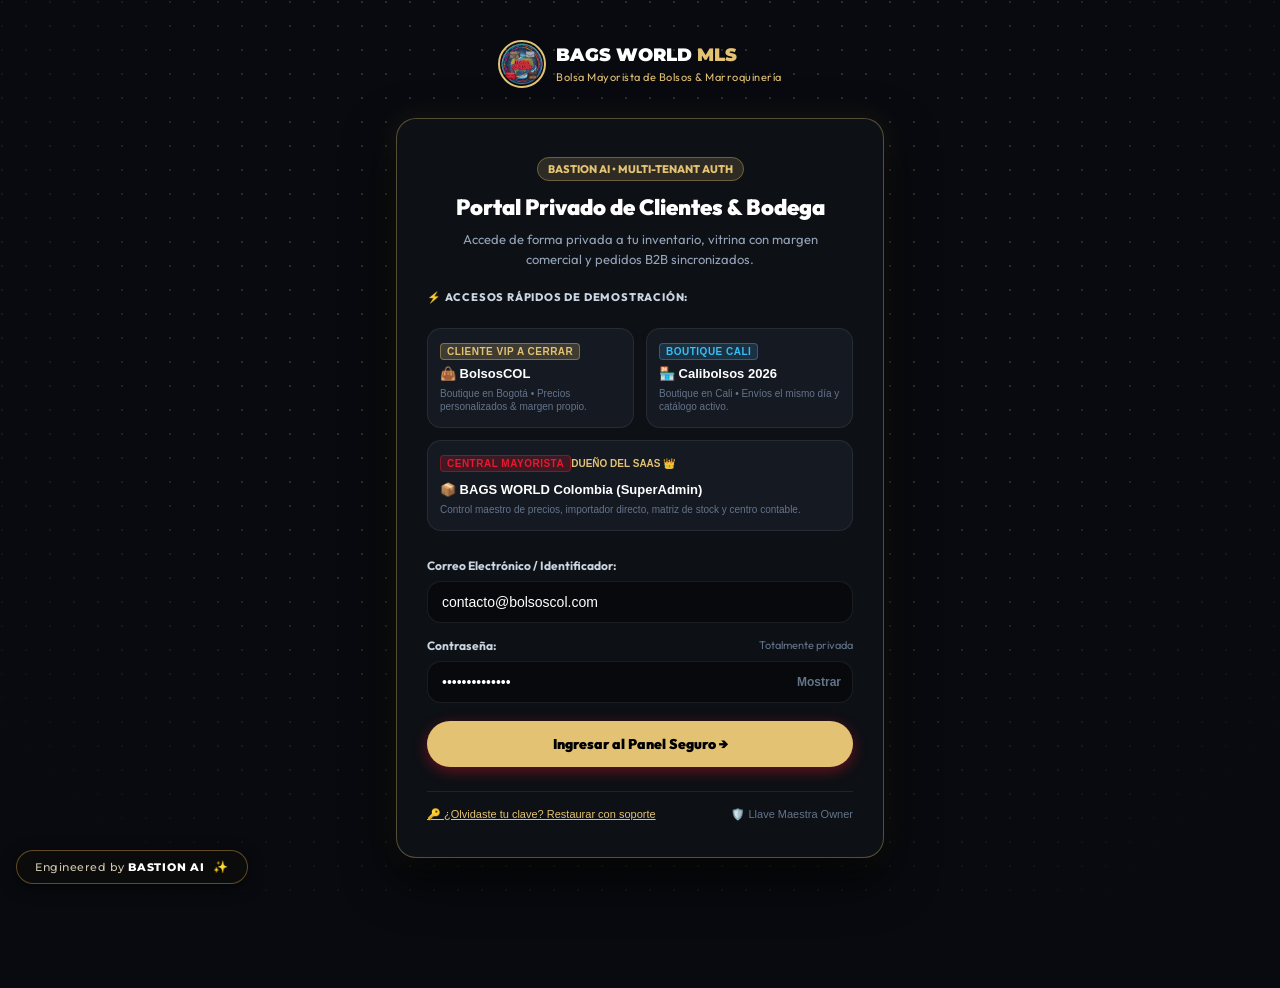
==== commit da9502bf: "style: remove background grid lines and keep only clean dot pattern" ====
--- a/admin.html
+++ b/admin.html
@@ -127,6 +127,16 @@
   </style>
 </head>
 <body>
+  <!-- Dot Pattern Matrix Overlay (Fixed) -->
+  <svg aria-hidden="true" class="dot-pattern-overlay" style="position: fixed; top: 0; left: 0; width: 100vw; height: 100vh; z-index: -1; pointer-events: none;">
+    <defs>
+      <pattern id="dot-pattern-grid" width="24" height="24" patternUnits="userSpaceOnUse" patternContentUnits="userSpaceOnUse" x="0" y="0">
+        <circle cx="2" cy="2" r="1.1" fill="rgba(227, 194, 116, 0.45)" />
+      </pattern>
+    </defs>
+    <rect width="100%" height="100%" fill="url(#dot-pattern-grid)" />
+  </svg>
+
 
   <div class="auth-page-container">
     <div style="text-align: center; margin-bottom: 24px;">
--- a/css/style.css
+++ b/css/style.css
@@ -50,16 +50,13 @@
 }
 
 /* ==========================================================================
-   BODY & DARK GRID BACKGROUND (CUADRÍCULA OSCURA PERMANENTE)
+   BODY & DARK LUXURY BACKGROUND (SOLO PATTERN - SIN CUADRÍCULA)
    ========================================================================== */
 body {
   font-family: var(--font-main);
   background-color: var(--bg-main);
-  background-image: 
-    linear-gradient(to right, rgba(255, 255, 255, 0.05) 1px, transparent 1px),
-    linear-gradient(to bottom, rgba(255, 255, 255, 0.05) 1px, transparent 1px),
-    radial-gradient(ellipse 90% 60% at 50% -10%, rgba(230, 25, 46, 0.16), transparent 75%);
-  background-size: 32px 32px, 32px 32px, 100% 100%;
+  background-image: radial-gradient(ellipse 90% 60% at 50% -10%, rgba(230, 25, 46, 0.12), transparent 75%);
+  background-size: 100% 100%;
   background-attachment: fixed;
   color: var(--text-primary);
   line-height: 1.5;
@@ -88,7 +85,7 @@
   height: 100vh;
   z-index: -1;
   pointer-events: none;
-  opacity: 0.35;
+  opacity: 0.55;
   mask-image: radial-gradient(ellipse at 50% 30%, rgba(0,0,0,1) 40%, rgba(0,0,0,0.05) 90%);
   -webkit-mask-image: radial-gradient(ellipse at 50% 30%, rgba(0,0,0,1) 40%, rgba(0,0,0,0.05) 90%);
 }
